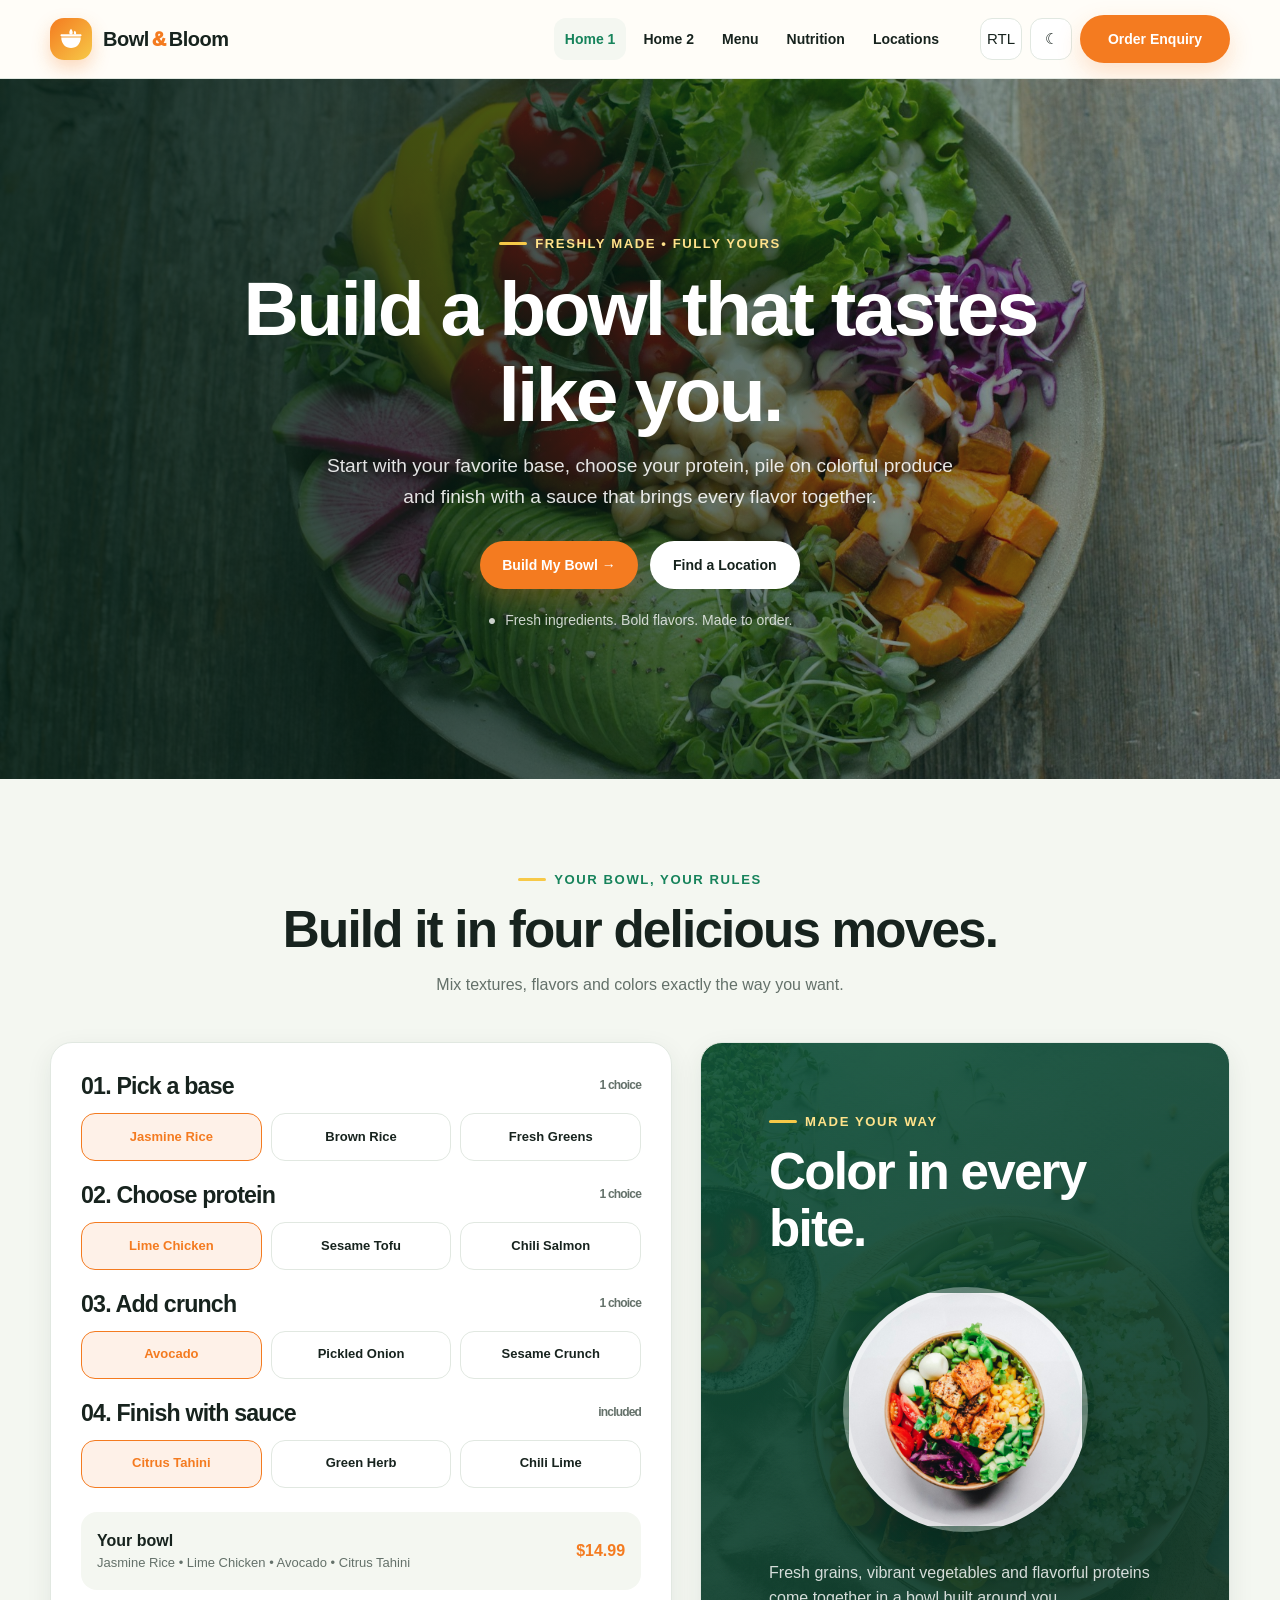
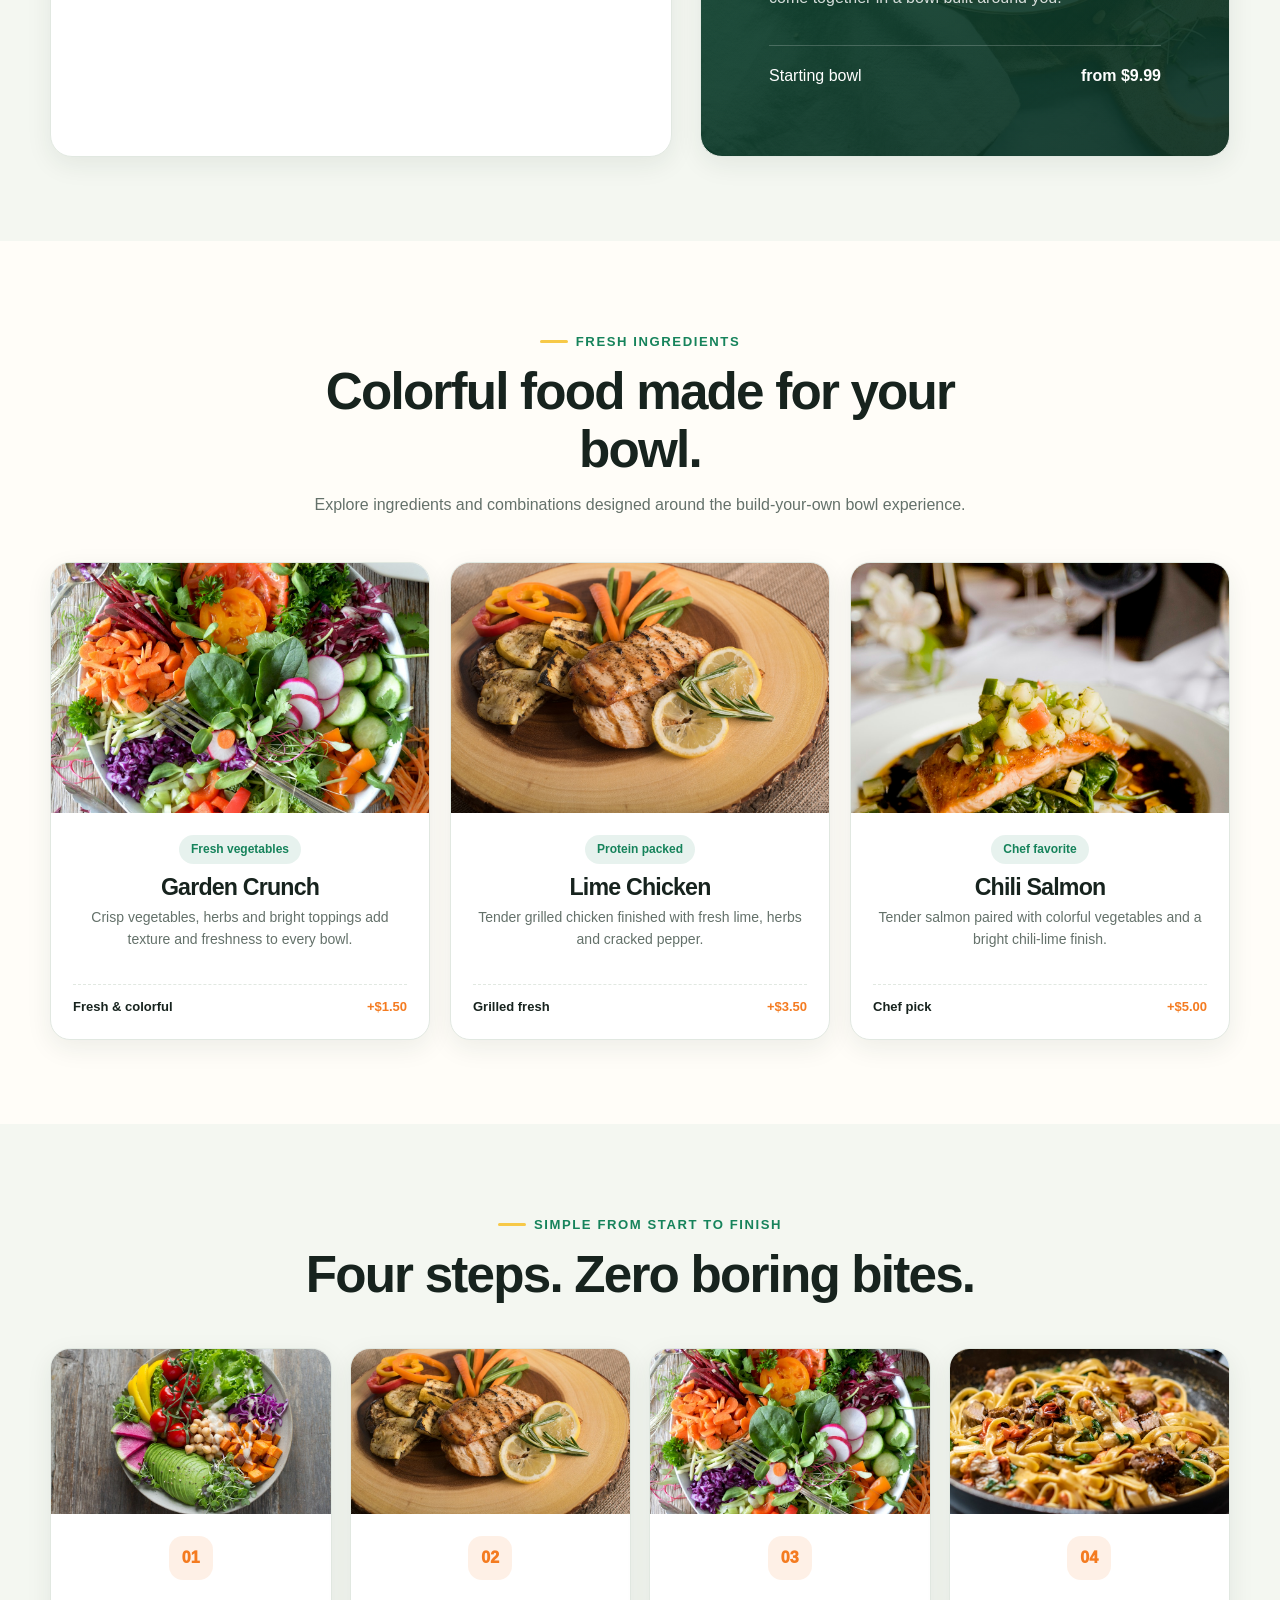
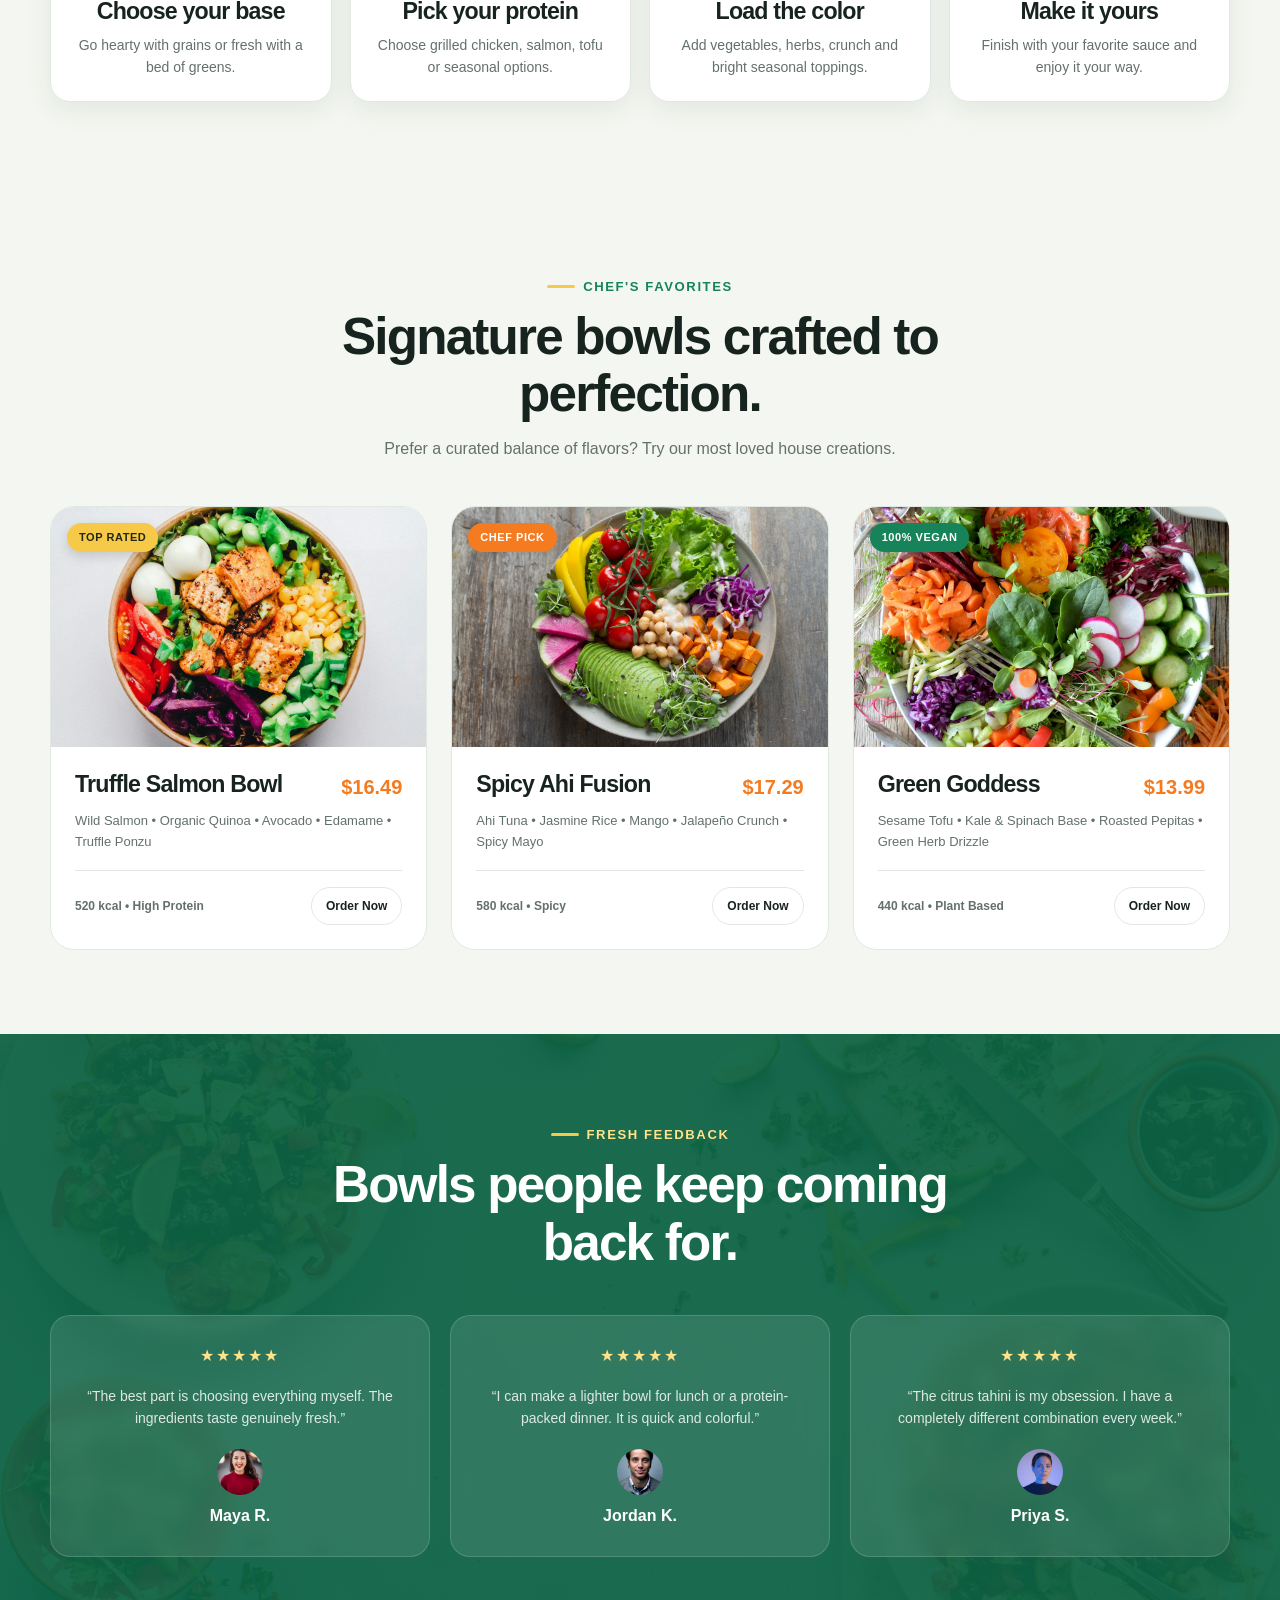
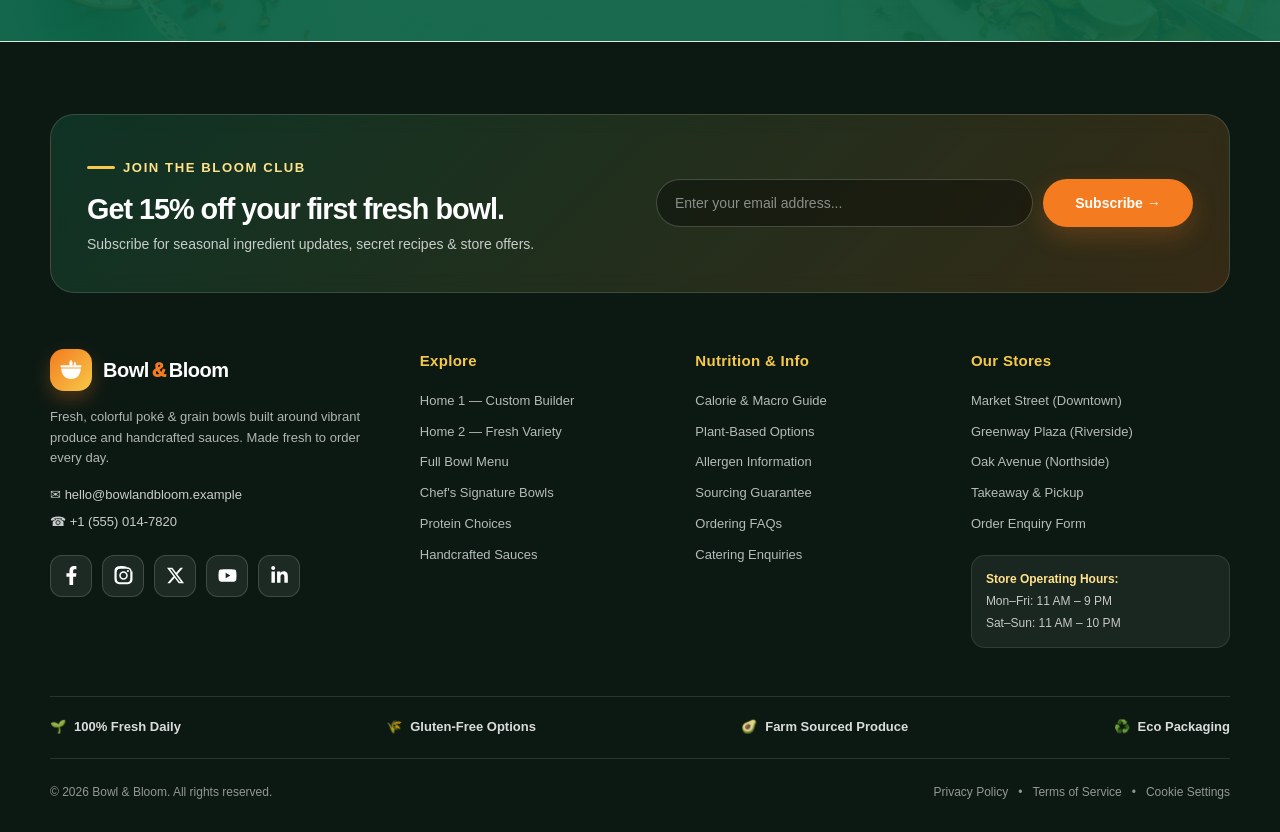
==== index.html @ 670f3f20 "1" ====
<!DOCTYPE html>
<html lang="en" dir="ltr">
<head>
  <meta charset="UTF-8">
  <meta name="viewport" content="width=device-width, initial-scale=1.0">
  <meta name="description" content="Bowl & Bloom - Fresh, colorful, customizable bowls made your way.">
  <link rel="icon" type="image/svg+xml" href="data:image/svg+xml,%3Csvg xmlns='http://www.w3.org/2000/svg' viewBox='0 0 32 32'%3E%3Cdefs%3E%3ClinearGradient id='g' x1='0' y1='0' x2='32' y2='32' gradientUnits='userSpaceOnUse'%3E%3Cstop stop-color='%23f47b20'/%3E%3Cstop offset='1' stop-color='%23f7c948'/%3E%3C/linearGradient%3E%3C/defs%3E%3Crect width='32' height='32' rx='9' fill='url(%23g)'/%3E%3Cpath d='M4 14C4 21.732 9.373 27 16 27C22.627 27 28 21.732 28 14H4Z' fill='%23FFFFFF'/%3E%3Cpath d='M3 11.5C3 10.672 3.672 10 4.5 10H27.5C28.328 10 29 10.672 29 11.5C29 12.328 28.328 13 27.5 13H4.5C3.672 13 3 12.328 3 11.5Z' fill='%23FFFFFF'/%3E%3Cpath d='M16 3.5C13.2 7 13.2 10 16 10.8C18.8 10 18.8 7 16 3.5Z' fill='%23FFFFFF'/%3E%3Cpath d='M20.5 5.8C18.5 8.2 19.5 10.5 22 10.5C23 8.2 21.5 6.3 20.5 5.8Z' fill='%23FFFFFF'/%3E%3C/svg%3E">
  <title>Bowl & Bloom | Build Your Bowl</title>
  <link rel="stylesheet" href="css/style.css">
</head>
<body>
  <!-- =========================================================
  HEADER
  ========================================================= -->
  <header class="site-header">
    <div class="container navbar">
      <a class="logo" href="index.html" aria-label="Bowl & Bloom Home">
        <span class="logo-mark" aria-hidden="true">
          <svg viewBox="0 0 32 32" fill="none" xmlns="http://www.w3.org/2000/svg">
            <path d="M4 14C4 21.732 9.373 27 16 27C22.627 27 28 21.732 28 14H4Z" fill="#FFFFFF"/>
            <path d="M3 11.5C3 10.672 3.672 10 4.5 10H27.5C28.328 10 29 10.672 29 11.5C29 12.328 28.328 13 27.5 13H4.5C3.672 13 3 12.328 3 11.5Z" fill="#FFFFFF"/>
            <path d="M16 3.5C13.2 7 13.2 10 16 10.8C18.8 10 18.8 7 16 3.5Z" fill="#FFFFFF"/>
            <path d="M20.5 5.8C18.5 8.2 19.5 10.5 22 10.5C23 8.2 21.5 6.3 20.5 5.8Z" fill="#FFFFFF"/>
          </svg>
        </span>
        <span>Bowl<span class="logo-text-accent">&amp;</span>Bloom</span>
      </a>
      <nav class="nav-menu" id="navMenu" aria-label="Main navigation">
        <a class="nav-link active" href="index.html">Home 1</a>
        <a class="nav-link" href="home2.html">Home 2</a>
        <a class="nav-link" href="menu.html">Menu</a>
        <a class="nav-link" href="nutrition.html">Nutrition</a>
        <a class="nav-link" href="locations.html">Locations</a>
        <div class="nav-controls">
          <button class="rtl-toggle" id="rtlToggle" type="button">RTL</button>
          <button class="theme-toggle" id="themeToggle" type="button">
            <span id="themeIcon">☾</span>
          </button>
          <a class="btn btn-primary" href="contact.html">Order Enquiry</a>
        </div>
      </nav>
      <button class="menu-toggle" id="menuToggle" type="button" aria-expanded="false" aria-label="Toggle Navigation">
        ☰
      </button>
    </div>
  </header>

  <!-- =========================================================
  MAIN CONTENT: HOME 1
  ========================================================= -->
  <main class="page fade-page" id="home1">
    <!-- HERO -->
    <section class="hero">
      <div class="container">
        <div class="hero-content reveal">
          <div class="eyebrow">
            Freshly made • Fully yours
          </div>
          <h1>
            Build a bowl that tastes like you.
          </h1>
          <p>
            Start with your favorite base, choose your protein,
            pile on colorful produce and finish with a sauce
            that brings every flavor together.
          </p>
          <div class="hero-actions">
            <a href="menu.html" class="btn btn-primary">
              Build My Bowl →
            </a>
            <a href="locations.html" class="btn btn-light">
              Find a Location
            </a>
          </div>
          <div class="hero-note">
            <span>●</span>
            Fresh ingredients. Bold flavors. Made to order.
          </div>
        </div>
      </div>
    </section>

    <!-- BOWL BUILDER -->
    <section class="section bowl-builder">
      <div class="container">
        <div class="section-head reveal">
          <div class="eyebrow">
            Your bowl, your rules
          </div>
          <h2>
            Build it in four delicious moves.
          </h2>
          <p class="muted">
            Mix textures, flavors and colors exactly the way you want.
          </p>
        </div>
        <div class="builder-grid">
          <div class="builder-card reveal">
            <div class="builder-options">
              <div class="option-group">
                <h3>
                  01. Pick a base
                  <small>1 choice</small>
                </h3>
                <div class="option-grid" data-group="base">
                  <button class="option selected" type="button" data-name="Jasmine Rice" data-price="0">
                    Jasmine Rice
                  </button>
                  <button class="option" type="button" data-name="Brown Rice" data-price="0">
                    Brown Rice
                  </button>
                  <button class="option" type="button" data-name="Fresh Greens" data-price="0">
                    Fresh Greens
                  </button>
                </div>
              </div>
              <div class="option-group">
                <h3>
                  02. Choose protein
                  <small>1 choice</small>
                </h3>
                <div class="option-grid" data-group="protein">
                  <button class="option selected" type="button" data-name="Lime Chicken" data-price="3.5">
                    Lime Chicken
                  </button>
                  <button class="option" type="button" data-name="Sesame Tofu" data-price="2.5">
                    Sesame Tofu
                  </button>
                  <button class="option" type="button" data-name="Chili Salmon" data-price="5">
                    Chili Salmon
                  </button>
                </div>
              </div>
              <div class="option-group">
                <h3>
                  03. Add crunch
                  <small>1 choice</small>
                </h3>
                <div class="option-grid" data-group="topping">
                  <button class="option selected" type="button" data-name="Avocado" data-price="1.5">
                    Avocado
                  </button>
                  <button class="option" type="button" data-name="Pickled Onion" data-price=".75">
                    Pickled Onion
                  </button>
                  <button class="option" type="button" data-name="Sesame Crunch" data-price=".75">
                    Sesame Crunch
                  </button>
                </div>
              </div>
              <div class="option-group">
                <h3>
                  04. Finish with sauce
                  <small>included</small>
                </h3>
                <div class="option-grid" data-group="sauce">
                  <button class="option selected" type="button" data-name="Citrus Tahini" data-price="0">
                    Citrus Tahini
                  </button>
                  <button class="option" type="button" data-name="Green Herb" data-price="0">
                    Green Herb
                  </button>
                  <button class="option" type="button" data-name="Chili Lime" data-price="0">
                    Chili Lime
                  </button>
                </div>
              </div>
            </div>
            <div class="builder-result">
              <div>
                <strong>Your bowl</strong>
                <div class="muted" id="bowlSummary">
                  Jasmine Rice • Lime Chicken • Avocado • Citrus Tahini
                </div>
              </div>
              <strong class="price" id="bowlPrice">
                $14.99
              </strong>
            </div>
          </div>
          <div class="builder-card bowl-preview reveal">
            <div class="bowl-preview-content">
              <div class="eyebrow">
                Made your way
              </div>
              <h2>
                Color in every bite.
              </h2>
              <div class="bowl-visual float-animation"></div>
              <p>
                Fresh grains, vibrant vegetables and flavorful proteins
                come together in a bowl built around you.
              </p>
              <div class="preview-total">
                <span>Starting bowl</span>
                <strong>from $9.99</strong>
              </div>
            </div>
          </div>
        </div>
      </div>
    </section>

    <!-- FOOD CARDS -->
    <section class="section color-section">
      <div class="container">
        <div class="section-head reveal">
          <div class="eyebrow">
            Fresh ingredients
          </div>
          <h2>
            Colorful food made for your bowl.
          </h2>
          <p class="muted">
            Explore ingredients and combinations designed around
            the build-your-own bowl experience.
          </p>
        </div>
        <div class="color-grid">
          <article class="food-card reveal image-hover">
            <img class="food-image" src="assets/images/food-garden-crunch.jpg" alt="Fresh colorful vegetables" loading="lazy">
            <div class="food-body">
              <span class="tag">Fresh vegetables</span>
              <h3>Garden Crunch</h3>
              <p class="muted">
                Crisp vegetables, herbs and bright toppings add
                texture and freshness to every bowl.
              </p>
              <div class="food-meta">
                <span>Fresh & colorful</span>
                <span class="price">+$1.50</span>
              </div>
            </div>
          </article>
          <article class="food-card reveal image-hover">
            <img class="food-image" src="assets/images/food-lime-chicken.jpg" alt="Grilled chicken with vegetables" loading="lazy">
            <div class="food-body">
              <span class="tag">Protein packed</span>
              <h3>Lime Chicken</h3>
              <p class="muted">
                Tender grilled chicken finished with fresh lime,
                herbs and cracked pepper.
              </p>
              <div class="food-meta">
                <span>Grilled fresh</span>
                <span class="price">+$3.50</span>
              </div>
            </div>
          </article>
          <article class="food-card reveal image-hover">
            <img class="food-image" src="assets/images/food-chili-salmon.jpg" alt="Fresh salmon bowl" loading="lazy">
            <div class="food-body">
              <span class="tag">Chef favorite</span>
              <h3>Chili Salmon</h3>
              <p class="muted">
                Tender salmon paired with colorful vegetables
                and a bright chili-lime finish.
              </p>
              <div class="food-meta">
                <span>Chef pick</span>
                <span class="price">+$5.00</span>
              </div>
            </div>
          </article>
        </div>
      </div>
    </section>

    <!-- FOUR STEPS -->
    <section class="section steps-section">
      <div class="container">
        <div class="section-head reveal">
          <div class="eyebrow">
            Simple from start to finish
          </div>
          <h2>
            Four steps. Zero boring bites.
          </h2>
        </div>
        <div class="steps-grid">
          <!-- STEP 1 -->
          <article class="step card-hover reveal">
            <img class="step-image" src="assets/images/step-1-base.jpg" alt="Fresh leafy greens and vegetables" loading="lazy">
            <div class="step-body">
              <div class="step-num">01</div>
              <h3>Choose your base</h3>
              <p>Go hearty with grains or fresh with a bed of greens.</p>
            </div>
          </article>
          <!-- STEP 2 -->
          <article class="step card-hover reveal">
            <img class="step-image" src="assets/images/step-2-protein.jpg" alt="Fresh grilled chicken protein" loading="lazy">
            <div class="step-body">
              <div class="step-num">02</div>
              <h3>Pick your protein</h3>
              <p>Choose grilled chicken, salmon, tofu or seasonal options.</p>
            </div>
          </article>
          <!-- STEP 3 -->
          <article class="step card-hover reveal">
            <img class="step-image" src="assets/images/step-3-toppings.jpg" alt="Colorful fresh vegetables and toppings" loading="lazy">
            <div class="step-body">
              <div class="step-num">03</div>
              <h3>Load the color</h3>
              <p>Add vegetables, herbs, crunch and bright seasonal toppings.</p>
            </div>
          </article>
          <!-- STEP 4 -->
          <article class="step card-hover reveal">
            <img class="step-image" src="assets/images/step-4-sauce.jpg" alt="Fresh sauce and finished bowl" loading="lazy">
            <div class="step-body">
              <div class="step-num">04</div>
              <h3>Make it yours</h3>
              <p>Finish with your favorite sauce and enjoy it your way.</p>
            </div>
          </article>
        </div>
      </div>
    </section>

    <!-- SIGNATURE CREATIONS -->
    <section class="section signature-section">
      <div class="container">
        <div class="section-head reveal">
          <div class="eyebrow">
            Chef's Favorites
          </div>
          <h2>
            Signature bowls crafted to perfection.
          </h2>
          <p class="muted">
            Prefer a curated balance of flavors? Try our most loved house creations.
          </p>
        </div>
        <div class="signature-grid">
          <!-- BOWL 1 -->
          <article class="signature-card card-hover reveal">
            <div class="signature-img-wrap">
              <span class="badge-tag badge-gold">Top Rated</span>
              <img src="assets/images/signature-salmon.jpg" alt="Truffle Ponzu Salmon Bowl" loading="lazy">
            </div>
            <div class="signature-body">
              <div class="signature-title-wrap">
                <h3>Truffle Salmon Bowl</h3>
                <span class="signature-price">$16.49</span>
              </div>
              <p class="signature-ingredients">
                Wild Salmon • Organic Quinoa • Avocado • Edamame • Truffle Ponzu
              </p>
              <div class="signature-footer">
                <span class="signature-cal">520 kcal • High Protein</span>
                <a href="menu.html" class="btn btn-outline" style="min-width:auto; height:38px; padding:0 14px; font-size:12px;">Order Now</a>
              </div>
            </div>
          </article>
          <!-- BOWL 2 -->
          <article class="signature-card card-hover reveal">
            <div class="signature-img-wrap">
              <span class="badge-tag badge-orange">Chef Pick</span>
              <img src="assets/images/signature-tuna.jpg" alt="Spicy Ahi Fusion Bowl" loading="lazy">
            </div>
            <div class="signature-body">
              <div class="signature-title-wrap">
                <h3>Spicy Ahi Fusion</h3>
                <span class="signature-price">$17.29</span>
              </div>
              <p class="signature-ingredients">
                Ahi Tuna • Jasmine Rice • Mango • Jalapeño Crunch • Spicy Mayo
              </p>
              <div class="signature-footer">
                <span class="signature-cal">580 kcal • Spicy</span>
                <a href="menu.html" class="btn btn-outline" style="min-width:auto; height:38px; padding:0 14px; font-size:12px;">Order Now</a>
              </div>
            </div>
          </article>
          <!-- BOWL 3 -->
          <article class="signature-card card-hover reveal">
            <div class="signature-img-wrap">
              <span class="badge-tag badge-green">100% Vegan</span>
              <img src="assets/images/signature-goddess.jpg" alt="Zen Green Goddess Bowl" loading="lazy">
            </div>
            <div class="signature-body">
              <div class="signature-title-wrap">
                <h3>Green Goddess</h3>
                <span class="signature-price">$13.99</span>
              </div>
              <p class="signature-ingredients">
                Sesame Tofu • Kale & Spinach Base • Roasted Pepitas • Green Herb Drizzle
              </p>
              <div class="signature-footer">
                <span class="signature-cal">440 kcal • Plant Based</span>
                <a href="menu.html" class="btn btn-outline" style="min-width:auto; height:38px; padding:0 14px; font-size:12px;">Order Now</a>
              </div>
            </div>
          </article>
        </div>
      </div>
    </section>

    <!-- TESTIMONIALS -->
    <section class="section testimonial-section">
      <div class="container">
        <div class="section-head reveal">
          <div class="eyebrow">
            Fresh feedback
          </div>
          <h2>
            Bowls people keep coming back for.
          </h2>
        </div>
        <div class="testimonial-grid">
          <article class="quote-card reveal">
            <div class="stars">★★★★★</div>
            <p>
              “The best part is choosing everything myself.
              The ingredients taste genuinely fresh.”
            </p>
            <div class="person">
              <img class="avatar" src="assets/images/avatar-maya.jpg" alt="Customer Maya" loading="lazy">
              <strong>Maya R.</strong>
            </div>
          </article>
          <article class="quote-card reveal">
            <div class="stars">★★★★★</div>
            <p>
              “I can make a lighter bowl for lunch or a protein-packed
              dinner. It is quick and colorful.”
            </p>
            <div class="person">
              <img class="avatar" src="assets/images/avatar-jordan.jpg" alt="Customer Jordan" loading="lazy">
              <strong>Jordan K.</strong>
            </div>
          </article>
          <article class="quote-card reveal">
            <div class="stars">★★★★★</div>
            <p>
              “The citrus tahini is my obsession. I have a completely
              different combination every week.”
            </p>
            <div class="person">
              <img class="avatar" src="assets/images/avatar-priya.jpg" alt="Customer Priya" loading="lazy">
              <strong>Priya S.</strong>
            </div>
          </article>
        </div>
      </div>
    </section>
  </main>

    <!-- =========================================================
  FOOTER
  ========================================================= -->
  <footer class="site-footer">
    <div class="container">
      <!-- FOOTER NEWSLETTER BANNER -->
      <div class="footer-newsletter reveal">
        <div class="footer-news-copy">
          <span class="eyebrow" style="color:#ffe28a;">Join the Bloom Club</span>
          <h3>Get 15% off your first fresh bowl.</h3>
          <p>Subscribe for seasonal ingredient updates, secret recipes & store offers.</p>
        </div>
        <form class="footer-news-form" id="newsletterForm" onsubmit="event.preventDefault(); this.querySelector('.news-thanks').style.display='block'; this.reset();">
          <div class="news-input-wrap">
            <input type="email" placeholder="Enter your email address..." required aria-label="Email address">
            <button type="submit" class="btn btn-primary">Subscribe →</button>
          </div>
          <div class="news-thanks" style="display:none; margin-top:8px; font-size:12px; color:#f7c948; font-weight:800;">
            ✨ Welcome to the Bloom Club! Check your inbox for your 15% off code.
          </div>
        </form>
      </div>

      <!-- MAIN FOOTER GRID -->
      <div class="footer-grid">
        <!-- BRAND COLUMN -->
        <div class="footer-brand">
          <a class="logo footer-logo" href="index.html">
            <span class="logo-mark" aria-hidden="true">
              <svg viewBox="0 0 32 32" fill="none" xmlns="http://www.w3.org/2000/svg">
                <path d="M4 14C4 21.732 9.373 27 16 27C22.627 27 28 21.732 28 14H4Z" fill="#FFFFFF"/>
                <path d="M3 11.5C3 10.672 3.672 10 4.5 10H27.5C28.328 10 29 10.672 29 11.5C29 12.328 28.328 13 27.5 13H4.5C3.672 13 3 12.328 3 11.5Z" fill="#FFFFFF"/>
                <path d="M16 3.5C13.2 7 13.2 10 16 10.8C18.8 10 18.8 7 16 3.5Z" fill="#FFFFFF"/>
                <path d="M20.5 5.8C18.5 8.2 19.5 10.5 22 10.5C23 8.2 21.5 6.3 20.5 5.8Z" fill="#FFFFFF"/>
              </svg>
            </span>
            <span>Bowl<span class="logo-text-accent">&amp;</span>Bloom</span>
          </a>
          <p class="footer-bio">
            Fresh, colorful poké &amp; grain bowls built around vibrant produce and handcrafted sauces. Made fresh to order every day.
          </p>
          <div class="footer-contact-mini">
            <div><span>✉</span> <a href="mailto:hello@bowlandbloom.example">hello@bowlandbloom.example</a></div>
            <div><span>☎</span> <span>+1 (555) 014-7820</span></div>
          </div>
          <div class="footer-social" aria-label="Social media links">
            <a class="social-link" href="#" aria-label="Facebook" title="Facebook">
              <svg viewBox="0 0 320 512" aria-hidden="true"><path d="M279.14 288l14.22-92.66h-88.91V127.2c0-25.35 12.42-42.48 48.24-42.48H293V6.26S259.43 0 225.36 0c-73.22 0-121.08 44.38-121.08 124.72v70.62H22.89V288h81.39v224h100.17V288z"/></svg>
            </a>
            <a class="social-link" href="#" aria-label="Instagram" title="Instagram">
              <svg viewBox="0 0 448 512" aria-hidden="true"><path d="M224.1 141c-63.6 0-114.9 51.3-114.9 114.9s51.3 114.9 114.9 114.9S339 319.5 339 255.9 287.7 141 224.1 141zm0 189.6c-41.1 0-74.7-33.5-74.7-74.7s33.5-74.7 74.7-74.7 74.7 33.5 74.7 74.7-33.6 74.7-74.7 74.7zm146.4-194.3c0 14.9-12 26.8-26.8 26.8-14.9 0-26.8-12-26.8-26.8s12-26.8 26.8-26.8 26.8 12 26.8 26.8zm76.1 27.2c-1.7-35.9-9.9-67.7-36.2-93.9-26.2-26.2-58-34.4-93.9-36.2C293.7 1.7 154.3 1.7 111.5 3.4 75.6 5.1 43.8 13.3 17.6 39.6-8.7 65.8-16.9 97.6-18.6 133.5c-1.7 42.8-1.7 182.2 0 225 1.7 35.9 9.9 67.7 36.2 93.9 26.2 26.2 58 34.4 93.9 36.2 42.8 1.7 182.2 1.7 225 0 35.9-1.7 67.7-9.9 93.9-36.2 26.2-26.2 34.4-58 36.2-93.9 1.7-42.8 1.7-182.1 0-224.9zM398.8 388c-7.8 19.6-22.9 34.7-42.6 42.6-29.5 11.7-99.5 9-132.1 9s-102.7 2.6-132.1-9c-19.6-7.8-34.7-22.9-42.6-42.6-11.7-29.5-9-99.5-9-132.1s-2.6-102.7 9-132.1c7.8-19.6 22.9-34.7 42.6-42.6 29.5-11.7 99.5-9 132.1-9s102.7-2.6 132.1 9c19.6 7.8 34.7 22.9 42.6 42.6 11.7 29.5 9 99.5 9 132.1s2.7 102.7-9 132.1z"/></svg>
            </a>
            <a class="social-link" href="#" aria-label="X" title="X">
              <svg viewBox="0 0 512 512" aria-hidden="true"><path d="M389.2 48h70.6L305.6 224.2 486.8 464H345L233.7 318.6 106.5 464H35.8l164.7-188.3L26.4 48H172l100.6 132.9L389.2 48zM364.4 421.8h39.1L151.1 88h-42z"/></svg>
            </a>
            <a class="social-link" href="#" aria-label="YouTube" title="YouTube">
              <svg viewBox="0 0 576 512" aria-hidden="true"><path d="M549.655 124.083c-6.281-23.65-24.787-42.276-48.284-48.597C458.781 64 288 64 288 64S117.22 64 74.629 75.486c-23.497 6.321-42.003 24.947-48.284 48.597-11.412 42.867-11.412 132.305-11.412 132.305s0 89.438 11.412 132.305c6.281 23.65 24.787 41.5 48.284 47.821C117.22 448 288 448 288 448s170.78 0 213.371-11.486c23.497-6.321 42.003-24.171 48.284-47.821 11.412-42.867 11.412-132.305 11.412-132.305s0-89.438-11.412-132.305zm-317.51 213.508V175.185l142.739 81.205-142.739 81.201z"/></svg>
            </a>
            <a class="social-link" href="#" aria-label="LinkedIn" title="LinkedIn">
              <svg viewBox="0 0 448 512" aria-hidden="true"><path d="M100.28 448H7.4V148.9h92.88zm-46.44-340.7C24.09 107.3 0 83.2 0 53.6A53.6 53.6 0 0153.84 0c29.7 0 53.8 24.1 53.8 53.6 0 29.6-24.1 53.7-53.8 53.7zM447.9 448h-92.68V302.4c0-34.7-.7-79.2-48.29-79.2-48.29 0-55.69 37.7-55.69 76.7V448h-92.78V148.9h89.08v40.8h1.3c12.4-23.5 42.69-48.3 87.88-48.3 94 0 111.28 61.9 111.28 142.3V448z"/></svg>
            </a>
          </div>
        </div>

        <!-- EXPLORE COLUMN -->
        <div>
          <div class="footer-title">Explore</div>
          <div class="footer-links">
            <a href="index.html">Home 1 — Custom Builder</a>
            <a href="home2.html">Home 2 — Fresh Variety</a>
            <a href="menu.html">Full Bowl Menu</a>
            <a href="index.html#signature">Chef's Signature Bowls</a>
            <a href="menu.html?filter=protein">Protein Choices</a>
            <a href="menu.html?filter=sauce">Handcrafted Sauces</a>
          </div>
        </div>

        <!-- NUTRITION & INFO COLUMN -->
        <div>
          <div class="footer-title">Nutrition &amp; Info</div>
          <div class="footer-links">
            <a href="nutrition.html">Calorie &amp; Macro Guide</a>
            <a href="nutrition.html">Plant-Based Options</a>
            <a href="nutrition.html">Allergen Information</a>
            <a href="contact.html">Sourcing Guarantee</a>
            <a href="contact.html">Ordering FAQs</a>
            <a href="contact.html">Catering Enquiries</a>
          </div>
        </div>

        <!-- LOCATIONS & HOURS COLUMN -->
        <div>
          <div class="footer-title">Our Stores</div>
          <div class="footer-links">
            <a href="locations.html">Market Street (Downtown)</a>
            <a href="locations.html">Greenway Plaza (Riverside)</a>
            <a href="locations.html">Oak Avenue (Northside)</a>
            <a href="locations.html">Takeaway &amp; Pickup</a>
            <a href="contact.html">Order Enquiry Form</a>
          </div>
          <div class="footer-hours-badge">
            <strong>Store Operating Hours:</strong>
            <span>Mon–Fri: 11 AM – 9 PM</span>
            <span>Sat–Sun: 11 AM – 10 PM</span>
          </div>
        </div>
      </div>

      <!-- QUALITY BADGES ROW -->
      <div class="footer-badges">
        <div class="footer-badge-item"><span>🌱</span> 100% Fresh Daily</div>
        <div class="footer-badge-item"><span>🌾</span> Gluten-Free Options</div>
        <div class="footer-badge-item"><span>🥑</span> Farm Sourced Produce</div>
        <div class="footer-badge-item"><span>♻️</span> Eco Packaging</div>
      </div>

      <!-- FOOTER BOTTOM -->
      <div class="footer-bottom">
        <span>© 2026 Bowl &amp; Bloom. All rights reserved.</span>
        <div class="footer-bottom-links">
          <a href="#">Privacy Policy</a>
          <span>•</span>
          <a href="#">Terms of Service</a>
          <span>•</span>
          <a href="#">Cookie Settings</a>
        </div>
      </div>
    </div>
  </footer>

  <script src="js/main.js"></script>
</body>
</html>
---- css/style.css ----
:root{
  color-scheme:light;
  --primary:#f47b20;
  --primary-dark:#d95f0d;
  --green:#16835b;
  --green-dark:#0d6244;
  --yellow:#f7c948;
  --bg:#fffdf8;
  --surface:#ffffff;
  --surface-2:#f4f7f1;
  --text:#17231e;
  --muted:#64716a;
  --border:#e1e8e1;
  --white:#ffffff;
  --dark:#102119;
  --radius:22px;
  --container:1180px;
  --shadow:0 18px 50px rgba(24,50,38,.10);
  --shadow-sm:0 8px 26px rgba(24,50,38,.08);
}

html[data-theme="dark"]{
  color-scheme:dark;
  --bg:#0e1511;
  --surface:#18201b;
  --surface-2:#202a24;
  --text:#f3f7f3;
  --muted:#b3c0b7;
  --border:#344138;
  --shadow:0 18px 50px rgba(0,0,0,.35);
  --shadow-sm:0 8px 26px rgba(0,0,0,.25);
}

*{
  box-sizing:border-box;
}

html{
  scroll-behavior:smooth;
}

body{
  margin:0;
  background:var(--bg);
  color:var(--text);
  font-family:Inter,Arial,Helvetica,sans-serif;
  line-height:1.6;
  overflow-x:hidden;
}

body.menu-open{
  overflow:hidden;
}

img{
  width:100%;
  height:auto;
  display:block;
}

a{
  color:inherit;
}

button,
input,
select,
textarea{
  font:inherit;
}

button{
  cursor:pointer;
}

h1,
h2,
h3,
h4{
  margin:0 0 14px;
  line-height:1.12;
  letter-spacing:-.035em;
}

h1{
  font-size:clamp(2.6rem,6vw,5.8rem);
}

h2{
  font-size:clamp(2rem,4vw,3.35rem);
}

h3{
  font-size:clamp(1.15rem,2vw,1.45rem);
}

p{
  margin:0 0 16px;
}

.container{
  width:min(var(--container),calc(100% - 40px));
  margin:auto;
}

.section{
  padding:84px 0;
}

.section-head{
  max-width:720px;
  margin:0 auto 44px;
  text-align:center;
}

.eyebrow{
  display:inline-flex;
  align-items:center;
  gap:8px;
  margin-bottom:11px;
  color:var(--green);
  font-size:.82rem;
  font-weight:900;
  letter-spacing:.12em;
  text-transform:uppercase;
}

.eyebrow::before{
  content:"";
  width:28px;
  height:3px;
  border-radius:50px;
  background:var(--yellow);
}

.muted{
  color:var(--muted);
}

/* =========================================================
BUTTONS
========================================================= */
.btn{
  height:48px;
  min-width:150px;
  padding:0 21px;
  display:inline-flex;
  align-items:center;
  justify-content:center;
  gap:8px;
  border:1px solid transparent;
  border-radius:999px;
  text-decoration:none;
  font-size:14px;
  font-weight:850;
  line-height:1;
  white-space:nowrap;
  transition:
    transform .22s ease,
    box-shadow .22s ease,
    background .22s ease,
    border-color .22s ease,
    color .22s ease;
}

.btn:hover{
  transform:translateY(-3px);
}

.btn-primary{
  background:var(--primary);
  color:#fff;
  box-shadow:0 10px 24px rgba(244,123,32,.22);
}

.btn-primary:hover{
  background:var(--primary-dark);
}

.btn-green{
  background:var(--green);
  color:#fff;
}

.btn-outline{
  background:transparent;
  color:var(--text);
  border-color:var(--border);
}

.btn-light{
  background:#fff;
  color:#15221c;
}

.btn-dark{
  background:#17231e;
  color:#fff;
}

.btn-full{
  width:100%;
}

/* =========================================================
HEADER
========================================================= */
.site-header{
  position:sticky;
  top:0;
  z-index:1000;
  background:color-mix(in srgb,var(--bg) 92%,transparent);
  backdrop-filter:blur(18px);
  border-bottom:1px solid var(--border);
}

.navbar{
  min-height:78px;
  display:flex;
  justify-content:space-between;
  align-items:center;
  gap:18px;
}

.logo{
  display:inline-flex;
  align-items:center;
  gap:11px;
  text-decoration:none;
  font-size:1.25rem;
  font-weight:900;
  letter-spacing:-0.025em;
  white-space:nowrap;
  transition:transform .2s ease;
}

.logo:hover{
  transform:scale(1.02);
}

.logo-mark{
  width:42px;
  height:42px;
  display:grid;
  place-items:center;
  border-radius:14px;
  background:linear-gradient(135deg,var(--primary),var(--yellow));
  box-shadow:0 8px 18px rgba(244,123,32,.28);
  flex-shrink:0;
}

.logo-mark svg{
  width:26px;
  height:26px;
  display:block;
}

.logo-text-accent{
  color:var(--primary);
  font-weight:950;
  display:inline-block;
  padding:0 3px;
}

.nav-menu{
  display:flex;
  align-items:center;
  gap:6px;
  margin:0;
}

.nav-link{
  padding:10px 11px;
  border:0;
  border-radius:12px;
  background:transparent;
  color:var(--text);
  text-decoration:none;
  font-size:14px;
  font-weight:750;
  transition:.2s;
}

.nav-link:hover,
.nav-link.active{
  background:var(--surface-2);
  color:var(--green);
}

.nav-controls{
  display:flex;
  align-items:center;
  gap:8px;
  margin:0 0 0 24px;
  flex-shrink:0;
}

html[dir="rtl"] .nav-controls{
  margin:0 24px 0 0;
}

.nav-controls .btn{
  order:3;
}

.rtl-toggle{
  order:1;
}

.theme-toggle{
  order:2;
}

.rtl-toggle,
.theme-toggle{
  width:42px;
  height:42px;
  flex:0 0 42px;
  display:grid;
  place-items:center;
  border:1px solid var(--border);
  border-radius:12px;
  background:var(--surface);
  color:var(--text);
  font-size:15px;
  transition:.2s;
}

.rtl-toggle:hover,
.theme-toggle:hover{
  border-color:var(--primary);
  transform:translateY(-2px);
}

.menu-toggle{
  display:none;
  width:44px;
  height:44px;
  border:1px solid var(--border);
  border-radius:12px;
  background:var(--surface);
  color:var(--text);
  font-size:22px;
}

html[dir="rtl"] .logo{
  justify-self:start;
  direction:ltr;
}

html[dir="rtl"] .nav-menu{
  justify-self:center;
}

html[dir="rtl"] .nav-controls{
  justify-self:end;
}

/* =========================================================
PAGE WRAPPER & ANIMATIONS
========================================================= */
.page{
  display:block;
}

.fade-page{
  animation:pageEnter .55s ease both;
}

@keyframes pageEnter{
  from{
    opacity:0;
    transform:translateY(14px);
  }
  to{
    opacity:1;
    transform:translateY(0);
  }
}

.reveal{
  animation:revealUp .75s cubic-bezier(.2,.7,.2,1) both;
}

@keyframes revealUp{
  from{
    opacity:0;
    transform:translateY(30px);
  }
  to{
    opacity:1;
    transform:translateY(0);
  }
}

.float-animation{
  animation:floatImage 5s ease-in-out infinite;
}

@keyframes floatImage{
  0%,100%{transform:translateY(0)}
  50%{transform:translateY(-10px)}
}

.image-hover{
  overflow:hidden;
}

.image-hover img{
  transition:transform .65s ease;
}

.image-hover:hover img{
  transform:scale(1.06);
}

.card-hover{
  transition:transform .35s cubic-bezier(.16,1,.3,1), border-color .35s ease, box-shadow .35s ease;
}

.card-hover:hover{
  transform:translateY(-6px);
  border-color:var(--green);
  box-shadow:0 18px 36px rgba(0,0,0,.12);
}

html[data-theme="dark"] .card-hover:hover{
  border-color:var(--yellow);
  box-shadow:0 18px 36px rgba(0,0,0,.45);
}

.card-hover{
  transition:
    transform .3s ease,
    box-shadow .3s ease,
    border-color .3s ease;
}

.card-hover:hover{
  transform:translateY(-7px);
  box-shadow:var(--shadow);
}

/* =========================================================
HOME 1 HERO
========================================================= */
.hero{
  min-height:700px;
  position:relative;
  display:flex;
  align-items:center;
  isolation:isolate;
  background:
    linear-gradient(
      90deg,
      rgba(4,31,22,.88),
      rgba(4,31,22,.70) 45%,
      rgba(4,31,22,.25)
    ),
    url("../assets/images/hero-bg.jpg")
    center/cover no-repeat;
}

html[dir="rtl"] .hero{
  background:
    linear-gradient(
      270deg,
      rgba(4,31,22,.88),
      rgba(4,31,22,.70) 45%,
      rgba(4,31,22,.25)
    ),
    url("../assets/images/hero-bg.jpg")
    center/cover no-repeat;
}

.hero-content{
  max-width:800px;
  padding:90px 0;
  color:#fff;
  margin:0 auto;
  text-align:center;
}

.hero .eyebrow{
  color:#ffe28a;
}

.hero p{
  max-width:660px;
  margin-left:auto;
  margin-right:auto;
  color:rgba(255,255,255,.88);
  font-size:clamp(1rem,1.7vw,1.2rem);
}

.hero-actions{
  margin-top:28px;
  display:flex;
  align-items:center;
  justify-content:center;
  flex-wrap:wrap;
  gap:12px;
}

.hero-note{
  display:flex;
  align-items:center;
  justify-content:center;
  gap:9px;
  margin-top:20px;
  color:rgba(255,255,255,.78);
  font-size:14px;
}

/* =========================================================
HOME 1 BUILD
========================================================= */
.bowl-builder{
  background:var(--surface-2);
}

.builder-grid{
  display:grid;
  grid-template-columns:1.08fr .92fr;
  gap:28px;
  align-items:stretch;
}

.builder-card{
  min-width:0;
  padding:30px;
  background:var(--surface);
  border:1px solid var(--border);
  border-radius:var(--radius);
  box-shadow:var(--shadow-sm);
}

.builder-options{
  display:grid;
  gap:21px;
}

.option-group h3{
  display:flex;
  align-items:center;
  justify-content:space-between;
  gap:15px;
}

.option-group small{
  color:var(--muted);
  font-size:12px;
}

.option-grid{
  display:grid;
  grid-template-columns:repeat(3,1fr);
  gap:9px;
  margin-top:11px;
}

.option{
  min-height:48px;
  padding:10px 8px;
  border:1px solid var(--border);
  border-radius:14px;
  background:var(--surface);
  color:var(--text);
  font-size:13px;
  font-weight:750;
  transition:.2s;
}

.option:hover{
  border-color:var(--primary);
}

.option.selected{
  border-color:var(--primary);
  background:rgba(244,123,32,.10);
  color:var(--primary);
}

.builder-result{
  display:flex;
  align-items:center;
  justify-content:space-between;
  gap:15px;
  margin-top:24px;
  padding:16px;
  border-radius:16px;
  background:var(--surface-2);
}

#bowlSummary{
  font-size:13px;
}

.bowl-preview{
  min-height:100%;
  overflow:hidden;
  color:#fff;
  background:
    linear-gradient(145deg,rgba(15,81,57,.91),rgba(9,47,34,.91)),
    url("../assets/images/bowl-preview-bg.jpg")
    center/cover no-repeat;
}

.bowl-preview-content{
  min-height:100%;
  display:flex;
  flex-direction:column;
  justify-content:center;
  padding:38px;
}

.bowl-preview .eyebrow{
  color:#ffe28a;
}

.bowl-preview p{
  color:rgba(255,255,255,.82);
}

.bowl-visual{
  width:min(245px,70%);
  aspect-ratio:1;
  margin:15px auto 28px;
  border-radius:50%;
  background:url("../assets/images/signature-salmon.jpg") center/cover no-repeat;
  border:6px solid rgba(255,255,255,.35);
  box-shadow:0 25px 45px rgba(0,0,0,.25);
}

.preview-total{
  display:flex;
  align-items:center;
  justify-content:space-between;
  gap:12px;
  padding-top:17px;
  margin-top:18px;
  border-top:1px solid rgba(255,255,255,.20);
}

/* =========================================================
HOME 1 FOOD
========================================================= */
.color-section{
  background:var(--bg);
}

.color-grid{
  display:grid;
  grid-template-columns:repeat(3,1fr);
  gap:20px;
}

.food-card{
  overflow:hidden;
  background:var(--surface);
  border:1px solid var(--border);
  border-radius:20px;
  box-shadow:var(--shadow-sm);
}

.food-image{
  width:100%;
  height:250px;
  object-fit:cover;
}

.food-body{
  padding:22px;
  display:flex;
  flex-direction:column;
  align-items:center;
  text-align:center;
}

.tag{
  display:inline-flex;
  align-items:center;
  justify-content:center;
  padding:5px 12px;
  border-radius:99px;
  background:rgba(22,131,91,.10);
  color:var(--green);
  font-size:12px;
  font-weight:850;
  margin-bottom:8px;
}

.food-body h3{
  margin-top:2px;
  margin-bottom:6px;
  text-align:center;
}

.food-body p{
  font-size:14px;
  text-align:center;
}

.food-meta{
  width:100%;
  display:flex;
  align-items:center;
  justify-content:space-between;
  gap:10px;
  margin-top:17px;
  padding-top:12px;
  border-top:1px dashed var(--border);
  font-size:13px;
  font-weight:800;
}

.price{
  color:var(--primary);
  font-weight:900;
}

/* =========================================================
HOME 1 — FOUR STEPS
========================================================= */
.steps-section{
  background:var(--surface-2);
}

.steps-grid{
  display:grid;
  grid-template-columns:repeat(4,minmax(0,1fr));
  gap:18px;
  align-items:stretch;
}

.step{
  min-width:0;
  height:100%;
  overflow:hidden;
  display:flex;
  flex-direction:column;
  padding:0;
  border:1px solid var(--border);
  border-radius:20px;
  background:var(--surface);
  box-shadow:var(--shadow-sm);
}

.step-image{
  width:100%;
  height:165px;
  flex:0 0 165px;
  object-fit:cover;
  display:block;
}

.step-body{
  padding:22px;
  display:flex;
  flex-direction:column;
  align-items:center;
  text-align:center;
  flex:1;
}

.step-num{
  width:44px;
  height:44px;
  display:grid;
  place-items:center;
  margin:0 auto 18px;
  border-radius:14px;
  background:rgba(244,123,32,.11);
  color:var(--primary);
  font-weight:950;
}

.step h3{
  margin-bottom:10px;
  text-align:center;
}

.step p{
  margin:0;
  font-size:14px;
  color:var(--muted);
  text-align:center;
}

/* =========================================================
TESTIMONIAL
========================================================= */
.testimonial-section{
  color:#fff;
  background:
    linear-gradient(rgba(13,98,68,.94),rgba(13,98,68,.94)),
    url("../assets/images/testimonial-bg.jpg")
    center/cover no-repeat;
}

.testimonial-section .eyebrow{
  color:#ffe28a;
}

.testimonial-grid{
  display:grid;
  grid-template-columns:repeat(3,1fr);
  gap:20px;
}

.quote-card{
  padding:27px;
  border:1px solid rgba(255,255,255,.16);
  border-radius:20px;
  background:rgba(255,255,255,.10);
  backdrop-filter:blur(9px);
  display:flex;
  flex-direction:column;
  align-items:center;
  text-align:center;
}

.quote-card p{
  color:rgba(255,255,255,.84);
  font-size:14px;
  text-align:center;
  margin-bottom:auto;
}

.stars{
  margin-bottom:16px;
  color:#ffe28a;
  letter-spacing:2px;
  text-align:center;
}

.person{
  display:flex;
  flex-direction:column;
  align-items:center;
  justify-content:center;
  gap:8px;
  margin-top:20px;
}

.avatar{
  width:46px;
  height:46px;
  object-fit:cover;
  border-radius:50%;
}

/* =========================================================
HOME 2
========================================================= */
.hero-alt{
  min-height:650px;
  background:
    linear-gradient(
      90deg,
      rgba(255,250,237,.96),
      rgba(255,250,237,.83) 42%,
      rgba(255,250,237,.20)
    ),
    url("../assets/images/hero-alt-bg.jpg")
    center/cover no-repeat;
}

html[data-theme="dark"] .hero-alt{
  background:
    linear-gradient(
      90deg,
      rgba(13,21,17,.97),
      rgba(13,21,17,.85) 42%,
      rgba(13,21,17,.24)
    ),
    url("../assets/images/hero-alt-bg.jpg")
    center/cover no-repeat;
}

html[dir="rtl"] .hero-alt{
  background:
    linear-gradient(
      270deg,
      rgba(255,250,237,.96),
      rgba(255,250,237,.83) 42%,
      rgba(255,250,237,.20)
    ),
    url("../assets/images/hero-alt-bg.jpg")
    center/cover no-repeat;
}

html[data-theme="dark"][dir="rtl"] .hero-alt{
  background:
    linear-gradient(
      270deg,
      rgba(13,21,17,.97),
      rgba(13,21,17,.85) 42%,
      rgba(13,21,17,.24)
    ),
    url("../assets/images/hero-alt-bg.jpg")
    center/cover no-repeat;
}

.hero-alt .hero-content{
  color:var(--text);
}

.hero-alt p{
  color:var(--muted);
}

/* =========================================================
MARQUEE
========================================================= */
.marquee{
  overflow:hidden;
  border-top:1px solid var(--border);
  border-bottom:1px solid var(--border);
  background:var(--surface);
  white-space:nowrap;
  user-select:none;
  position:relative;
  width:100%;
}

.marquee-track{
  display:flex;
  width:max-content;
  gap:40px;
  padding:18px 0;
  color:var(--green);
  font-weight:900;
  letter-spacing:1px;
  will-change:transform;
}

.marquee-track span{
  display:flex;
  align-items:center;
  gap:40px;
  flex-shrink:0;
}

.marquee-track span::after{
  content:"✦";
  color:var(--yellow);
}

/* =========================================================
FRESH
========================================================= */
.fresh-grid{
  display:grid;
  grid-template-columns:1.12fr .88fr;
  gap:25px;
}

.fresh-feature{
  min-height:510px;
  position:relative;
  overflow:hidden;
  border-radius:24px;
  background:
    linear-gradient(transparent,rgba(0,0,0,.78)),
    url("../assets/images/fresh-feature-bg.jpg")
    center/cover no-repeat;
  transition:transform .4s cubic-bezier(.16,1,.3,1), box-shadow .4s ease;
  cursor:pointer;
}

.fresh-feature:hover{
  transform:translateY(-6px);
  box-shadow:0 22px 45px rgba(0,0,0,.25);
}

.fresh-overlay{
  position:absolute;
  right:0;
  bottom:0;
  left:0;
  padding:34px;
  color:#fff;
  text-align:center;
  display:flex;
  flex-direction:column;
  align-items:center;
}

.fresh-overlay h2,
.fresh-overlay p{
  text-align:center;
}

.fresh-overlay .eyebrow{
  color:#ffe28a;
}

.fresh-overlay p{
  color:rgba(255,255,255,.82);
}

.fresh-list{
  display:grid;
  gap:14px;
}

.fresh-item{
  display:grid;
  grid-template-columns:100px 1fr;
  gap:17px;
  align-items:center;
  min-width:0;
  padding:13px;
  border:1px solid var(--border);
  border-radius:18px;
  background:var(--surface);
  transition:transform .35s cubic-bezier(.16,1,.3,1), border-color .35s ease, box-shadow .35s ease;
  cursor:pointer;
}

.fresh-item:hover{
  transform:translateY(-5px) scale(1.01);
  border-color:var(--green);
  box-shadow:0 14px 30px rgba(0,0,0,.10);
}

.fresh-item img{
  width:100px;
  height:100px;
  object-fit:cover;
  border-radius:13px;
  transition:transform .4s ease, filter .4s ease;
}

.fresh-item:hover img{
  transform:scale(1.08);
  filter:brightness(1.05);
}

.fresh-item h3{
  margin-bottom:5px;
  transition:color .25s ease;
}

.fresh-item:hover h3{
  color:var(--primary);
}

.fresh-item p{
  margin:0;
  color:var(--muted);
  font-size:13px;
}

/* =========================================================
HOME 2 IMAGE SECTION
========================================================= */
.image-story-section{
  background:var(--surface-2);
}

.image-story-grid{
  display:grid;
  grid-template-columns:repeat(4,1fr);
  gap:17px;
}

.story-card{
  position:relative;
  min-height:390px;
  overflow:hidden;
  border-radius:20px;
  background:var(--surface);
  box-shadow:var(--shadow-sm);
}

.story-card img{
  width:100%;
  height:100%;
  min-height:390px;
  object-fit:cover;
  transition:transform .65s ease;
}

.story-card:hover img{
  transform:scale(1.07);
}

.story-card::after{
  content:"";
  position:absolute;
  inset:30% 0 0;
  background:linear-gradient(transparent,rgba(0,0,0,.78));
}

.story-copy{
  position:absolute;
  right:20px;
  bottom:20px;
  left:20px;
  z-index:2;
  color:#fff;
  text-align:center;
  display:flex;
  flex-direction:column;
  align-items:center;
}

.story-copy h3{
  margin-bottom:5px;
  text-align:center;
}

.story-copy p{
  margin:0;
  color:rgba(255,255,255,.82);
  font-size:13px;
  text-align:center;
}

/* =========================================================
BANNER & METRICS
========================================================= */
.color-banner{
  background:var(--yellow);
  color:#26301f;
}

.color-banner-grid{
  display:grid;
  grid-template-columns:1fr auto;
  align-items:center;
  gap:25px;
}

.color-banner p{
  max-width:750px;
  color:#4b513a;
}

.metrics{
  display:grid;
  grid-template-columns:repeat(4,1fr);
  gap:16px;
}

.metric{
  padding:28px 20px;
  border:1px solid var(--border);
  border-radius:20px;
  background:var(--surface);
  text-align:center;
  transition:transform .35s ease, border-color .35s ease, box-shadow .35s ease;
}

.metric:hover{
  transform:translateY(-5px);
  border-color:var(--primary);
  box-shadow:0 14px 30px rgba(0,0,0,.08);
}

.metric strong{
  display:block;
  margin-bottom:7px;
  color:var(--primary);
  font-size:2.35rem;
  line-height:1;
}

.metric span{
  color:var(--muted);
  font-size:13px;
}

.home2-cta{
  color:#fff;
  background:
    linear-gradient(90deg,rgba(8,48,35,.96),rgba(8,48,35,.72)),
    url("../assets/images/home2-cta-bg.jpg")
    center/cover no-repeat;
}

.cta-content{
  max-width:760px;
  margin:auto;
  text-align:center;
}

.cta-content .eyebrow{
  color:#ffe28a;
}

.cta-content p{
  color:rgba(255,255,255,.82);
}

.cta-content .hero-actions{
  justify-content:center;
}

/* =========================================================
PAGE BANNER
========================================================= */
.page-banner{
  min-height:330px;
  position:relative;
  display:flex;
  align-items:center;
  color:#fff;
  background-size:cover;
  background-position:center;
  background-repeat:no-repeat;
  isolation:isolate;
}

.page-banner::before{
  content:"";
  position:absolute;
  inset:0;
  background:linear-gradient(90deg,rgba(6,38,27,.88),rgba(6,38,27,.48));
  z-index:-1;
}

html[dir="rtl"] .page-banner::before{
  background:linear-gradient(270deg,rgba(6,38,27,.88),rgba(6,38,27,.48));
}

.page-banner-content{
  max-width:760px;
  position:relative;
  z-index:2;
  margin:0 auto;
  text-align:center;
}

.page-banner .eyebrow{
  color:#ffe28a;
}

.page-banner h1{
  font-size:clamp(2.5rem,5vw,4.5rem);
}

.page-banner p{
  max-width:650px;
  margin-left:auto;
  margin-right:auto;
  color:rgba(255,255,255,.84);
}

/* =========================================================
MENU
========================================================= */
.menu-filter{
  display:flex;
  justify-content:center;
  flex-wrap:wrap;
  gap:8px;
  margin-bottom:34px;
}

.filter-btn{
  min-height:43px;
  padding:9px 17px;
  border:1px solid var(--border);
  border-radius:999px;
  background:var(--surface);
  color:var(--text);
  font-size:13px;
  font-weight:850;
  cursor:pointer;
  transition:.2s;
}

.filter-btn.active{
  background:var(--green);
  border-color:var(--green);
  color:#fff;
}

.menu-grid{
  display:grid;
  grid-template-columns:repeat(3,1fr);
  gap:20px;
}

.menu-card{
  overflow:hidden;
  border:1px solid var(--border);
  border-radius:20px;
  background:var(--surface);
}

.menu-card img{
  width:100%;
  height:220px;
  object-fit:cover;
}

.menu-card-body{
  padding:20px;
}

.menu-card-top{
  display:flex;
  justify-content:space-between;
  align-items:flex-start;
  gap:12px;
}

.menu-card-top h3{
  margin:0;
}

.menu-card p{
  margin-top:10px;
  font-size:13px;
}

.ingredient-pills{
  display:flex;
  flex-wrap:wrap;
  justify-content:center;
  gap:6px;
  margin-top:13px;
}

.pill{
  padding:4px 8px;
  border-radius:99px;
  background:var(--surface-2);
  color:var(--muted);
  font-size:11px;
  font-weight:750;
}

.menu-note{
  margin-top:34px;
  padding:23px;
  border:1px solid rgba(247,201,72,.38);
  border-radius:18px;
  background:rgba(247,201,72,.13);
}

/* =========================================================
NUTRITION
========================================================= */
.nutrition-intro{
  display:grid;
  grid-template-columns:.9fr 1.1fr;
  gap:30px;
  align-items:center;
}

.nutrition-image{
  min-height:430px;
  border-radius:24px;
  background:
    url("../assets/images/nutrition-intro.jpg")
    center/cover no-repeat;
}

.nutrition-copy{
  padding:12px;
}

.nutrition-copy p{
  color:var(--muted);
}

.nutrition-cards{
  display:grid;
  grid-template-columns:repeat(4,1fr);
  gap:16px;
}

.nutrition-stat{
  padding:23px;
  border:1px solid var(--border);
  border-radius:18px;
  background:var(--surface);
  text-align:center;
}

.nutrition-stat strong{
  display:block;
  color:var(--green);
  font-size:1.8rem;
}

.nutrition-stat span{
  color:var(--muted);
  font-size:13px;
}

.nutrition-table-wrap{
  margin-top:25px;
  overflow:auto;
  border:1px solid var(--border);
  border-radius:20px;
  background:var(--surface);
}

.nutrition-table{
  width:100%;
  min-width:650px;
  border-collapse:collapse;
}

.nutrition-table th,
.nutrition-table td{
  padding:14px 18px;
  text-align:left;
  border-bottom:1px solid var(--border);
  font-size:13px;
}

html[dir="rtl"] .nutrition-table th,
html[dir="rtl"] .nutrition-table td{
  text-align:right;
}

.nutrition-table th{
  background:var(--surface-2);
  font-weight:850;
}

.tip-grid{
  display:grid;
  grid-template-columns:repeat(3,1fr);
  gap:20px;
}

.tip{
  padding:27px;
  border:1px solid var(--border);
  border-radius:20px;
  background:var(--surface);
  text-align:center;
  display:flex;
  flex-direction:column;
  align-items:center;
}

.tip-icon{
  width:48px;
  height:48px;
  display:grid;
  place-items:center;
  margin-bottom:19px;
  border-radius:15px;
  background:rgba(22,131,91,.11);
  font-size:1.3rem;
}

/* =========================================================
LOCATIONS
========================================================= */
.location-grid{
  display:grid;
  grid-template-columns:repeat(3,1fr);
  gap:20px;
}

.location-card{
  overflow:hidden;
  border:1px solid var(--border);
  border-radius:20px;
  background:var(--surface);
}

.location-card img{
  height:220px;
  object-fit:cover;
}

.location-body{
  padding:23px;
  display:flex;
  flex-direction:column;
  align-items:center;
  text-align:center;
}

.location-body address{
  margin:10px 0 18px;
  color:var(--muted);
  font-style:normal;
  font-size:13px;
  text-align:center;
}

.hours{
  display:grid;
  gap:6px;
  padding-top:15px;
  border-top:1px solid var(--border);
  font-size:12px;
}

.hours div{
  display:flex;
  justify-content:space-between;
  gap:10px;
}

.map-section{
  display:grid;
  grid-template-columns:.8fr 1.2fr;
  gap:25px;
}

.map-copy{
  padding:35px;
  border-radius:24px;
  background:var(--green);
  color:#fff;
  display:flex;
  flex-direction:column;
  align-items:center;
  text-align:center;
  justify-content:center;
}

.map-copy .eyebrow{
  color:#ffe28a;
}

.map-copy p{
  color:rgba(255,255,255,.82);
}

.map-visual{
  position:relative;
  min-height:430px;
  overflow:hidden;
  border-radius:24px;
  border:1px solid var(--border);
  background:#dfe8e0;
  box-shadow:var(--shadow-sm);
}

.map-visual iframe{
  width:100%;
  height:100%;
  min-height:430px;
  display:block;
  border:0;
}

/* =========================================================
CONTACT
========================================================= */
.contact-grid{
  display:grid;
  grid-template-columns:.82fr 1.18fr;
  gap:25px;
}

.contact-info{
  padding:34px;
  border-radius:24px;
  color:#fff;
  background:
    linear-gradient(rgba(8,48,34,.91),rgba(8,48,34,.91)),
    url("../assets/images/contact-info-bg.jpg")
    center/cover no-repeat;
}

.contact-info .eyebrow{
  color:#ffe28a;
}

.contact-items{
  display:grid;
  gap:18px;
  margin-top:29px;
}

.contact-item{
  display:flex;
  align-items:flex-start;
  gap:13px;
}

.contact-item-icon{
  width:42px;
  height:42px;
  flex:0 0 42px;
  display:grid;
  place-items:center;
  border-radius:13px;
  background:rgba(255,255,255,.12);
}

.contact-item strong{
  display:block;
  margin-bottom:2px;
}

.contact-item span,
.contact-item a{
  color:rgba(255,255,255,.76);
  font-size:13px;
  text-decoration:none;
}

.contact-item a:hover{
  color:#fff;
}

.contact-social{
  display:flex;
  align-items:center;
  justify-content:center;
  gap:10px;
  margin-top:28px;
  padding-top:24px;
  border-top:1px solid rgba(255,255,255,.14);
}

.contact-form{
  padding:34px;
  border:1px solid var(--border);
  border-radius:24px;
  background:var(--surface);
  box-shadow:var(--shadow-sm);
}

.form-grid{
  display:grid;
  grid-template-columns:1fr 1fr;
  gap:17px;
}

.field{
  display:grid;
  gap:7px;
}

.field.full{
  grid-column:1/-1;
}

.field label{
  font-size:13px;
  font-weight:850;
}

.field input,
.field select,
.field textarea{
  width:100%;
  min-height:48px;
  padding:12px 14px;
  border:1px solid var(--border);
  border-radius:13px;
  background:var(--surface-2);
  color:var(--text);
  font-family:inherit;
}

.field input[type="date"]{
  position:relative;
  cursor:pointer;
  padding-right:40px;
}

html[dir="rtl"] .field input[type="date"]{
  padding-right:14px;
  padding-left:40px;
}

.field input[type="date"]::-webkit-calendar-picker-indicator{
  position:absolute;
  right:12px;
  top:50%;
  transform:translateY(-50%);
  width:20px;
  height:20px;
  cursor:pointer;
  opacity:0.75;
  transition:opacity 0.2s;
}

html[dir="rtl"] .field input[type="date"]::-webkit-calendar-picker-indicator{
  right:auto;
  left:12px;
}

.field input[type="date"]::-webkit-calendar-picker-indicator:hover{
  opacity:1;
}

.field textarea{
  min-height:130px;
  resize:vertical;
}

.form-submit{
  margin-top:19px;
}

.form-message{
  display:none;
  margin-top:15px;
  padding:13px 15px;
  border-radius:12px;
  background:rgba(22,131,91,.11);
  color:var(--green);
  font-size:13px;
  font-weight:800;
}

/* =========================================================
FOOTER SYSTEM
========================================================= */
footer.site-footer{
  padding:72px 0 30px;
  background:#0c1913;
  color:#fff;
  border-top:1px solid var(--border);
}

.footer-newsletter{
  display:grid;
  grid-template-columns:1fr 1fr;
  gap:32px;
  align-items:center;
  padding:36px;
  margin-bottom:56px;
  border:1px solid rgba(255,255,255,.14);
  border-radius:24px;
  background:linear-gradient(135deg, rgba(22,131,91,.25), rgba(244,123,32,.18));
  backdrop-filter:blur(10px);
}

.footer-news-copy h3{
  margin:4px 0 8px;
  color:#fff;
  font-size:clamp(1.4rem,2.5vw,1.8rem);
}

.footer-news-copy p{
  margin:0;
  color:rgba(255,255,255,.76);
  font-size:14px;
}

.news-input-wrap{
  display:flex;
  gap:10px;
}

.news-input-wrap input{
  flex:1;
  height:48px;
  padding:0 18px;
  border:1px solid rgba(255,255,255,.2);
  border-radius:99px;
  background:rgba(0,0,0,.35);
  color:#fff;
  font-size:14px;
}

.news-input-wrap input::placeholder{
  color:rgba(255,255,255,.5);
}

.footer-grid{
  display:grid;
  grid-template-columns:1.4fr 1fr 1fr 1.1fr;
  gap:40px;
  padding-bottom:48px;
}

.footer-logo{
  color:#fff;
}

.footer-bio{
  margin-top:16px;
  color:rgba(255,255,255,.68);
  font-size:13px;
  line-height:1.6;
}

.footer-contact-mini{
  display:grid;
  gap:6px;
  margin-top:16px;
  font-size:13px;
  color:rgba(255,255,255,.78);
}

.footer-contact-mini a{
  color:rgba(255,255,255,.78);
  text-decoration:none;
}

.footer-contact-mini a:hover{
  color:var(--yellow);
}

.footer-social{
  display:flex;
  align-items:center;
  gap:10px;
  margin-top:22px;
}

.social-link{
  width:42px;
  height:42px;
  display:grid;
  place-items:center;
  border:1px solid rgba(255,255,255,.16);
  border-radius:12px;
  background:rgba(255,255,255,.07);
  color:#fff;
  text-decoration:none;
  transition:
    transform .25s ease,
    background .25s ease,
    border-color .25s ease;
}

.social-link:hover{
  transform:translateY(-4px);
  background:var(--primary);
  border-color:var(--primary);
}

.social-link svg{
  width:19px;
  height:19px;
  fill:currentColor;
}

.footer-title{
  margin-bottom:18px;
  font-size:15px;
  font-weight:900;
  color:var(--yellow);
  letter-spacing:.02em;
}

.footer-links{
  display:grid;
  gap:10px;
}

.footer-links a{
  color:rgba(255,255,255,.70);
  text-decoration:none;
  font-size:13px;
  transition:.2s;
}

.footer-links a:hover{
  color:#fff;
  transform:translateX(4px);
}

html[dir="rtl"] .footer-links a:hover{
  transform:translateX(-4px);
}

.footer-hours-badge{
  margin-top:20px;
  padding:14px;
  border-radius:14px;
  background:rgba(255,255,255,.06);
  border:1px solid rgba(255,255,255,.10);
  display:grid;
  gap:3px;
  font-size:12px;
}

.footer-hours-badge strong{
  color:#ffe28a;
  display:block;
}

.footer-hours-badge span{
  color:rgba(255,255,255,.75);
  display:block;
}

.footer-badges{
  display:flex;
  justify-content:space-between;
  flex-wrap:wrap;
  gap:16px;
  padding:20px 0;
  border-top:1px solid rgba(255,255,255,.12);
  border-bottom:1px solid rgba(255,255,255,.12);
  margin-bottom:24px;
}

.footer-badge-item{
  display:flex;
  align-items:center;
  gap:8px;
  font-size:13px;
  font-weight:800;
  color:rgba(255,255,255,.85);
}

.footer-bottom{
  display:flex;
  justify-content:space-between;
  align-items:center;
  gap:15px;
  color:rgba(255,255,255,.55);
  font-size:12px;
}

.footer-bottom-links{
  display:flex;
  align-items:center;
  gap:10px;
}

.footer-bottom-links a{
  color:rgba(255,255,255,.55);
  text-decoration:none;
}

.footer-bottom-links a:hover{
  color:#fff;
}

/* =========================================================
RESPONSIVE
========================================================= */
@media(max-width:1100px){
  .builder-grid,
  .fresh-grid,
  .nutrition-intro,
  .map-section,
  .contact-grid{
    grid-template-columns:1fr;
  }
  .nutrition-copy,
  .contact-info,
  .contact-form{
    display:flex;
    flex-direction:column;
    align-items:center;
    text-align:center;
  }
  .contact-items,
  .form-grid{
    width:100%;
    text-align:left;
  }
  html[dir="rtl"] .contact-items,
  html[dir="rtl"] .form-grid{
    text-align:right;
  }
  .color-grid,
  .testimonial-grid,
  .menu-grid,
  .location-grid,
  .tip-grid{
    grid-template-columns:repeat(2,1fr);
  }
  .color-grid > :last-child:nth-child(odd),
  .testimonial-grid > :last-child:nth-child(odd),
  .menu-grid > :last-child:nth-child(odd),
  .location-grid > :last-child:nth-child(odd),
  .tip-grid > :last-child:nth-child(odd){
    grid-column:1 / -1;
    justify-self:center;
    width:100%;
    max-width:calc(50% - 10px);
  }
  .steps-grid{
    grid-template-columns:repeat(2,1fr);
  }
  .image-story-grid{
    grid-template-columns:repeat(2,1fr);
    gap:16px;
  }
  .story-card,
  .story-card img{
    min-height:260px;
    height:260px;
  }
  .nutrition-cards,
  .metrics{
    grid-template-columns:repeat(2,1fr);
  }
  .footer-grid{
    grid-template-columns:repeat(3,1fr);
    gap:36px 24px;
  }
  .footer-brand{
    grid-column:1/-1;
  }
}

/* =========================================================
NAV MOBILE
========================================================= */
@media(max-width:900px){
  .navbar{
    min-height:70px;
    display:flex;
    justify-content:space-between;
  }
  .menu-toggle{
    display:grid;
    place-items:center;
    margin-left:auto;
  }
  html[dir="rtl"] .menu-toggle{
    margin-left:0;
    margin-right:auto;
  }
  .nav-menu{
    position:fixed;
    inset:70px 0 auto 0;
    display:none;
    flex-direction:column;
    align-items:stretch;
    gap:4px;
    padding:14px 20px 22px;
    margin:0;
    border-bottom:1px solid var(--border);
    background:var(--bg);
    box-shadow:var(--shadow);
  }
  .nav-menu.open{
    display:flex;
  }
  .nav-link{
    width:100%;
    padding:13px 14px;
    text-align:center;
    font-size:15px;
  }
  .nav-controls{
    display:grid;
    grid-template-columns:1fr 1fr;
    gap:8px;
    margin:12px 0 0;
    padding-top:14px;
    border-top:1px solid var(--border);
  }
  .nav-controls .btn{
    grid-column:1/-1;
    width:100%;
  }
  .theme-toggle,
  .rtl-toggle{
    width:100%;
  }
  .hero,
  .hero-alt{
    min-height:590px;
  }
  .footer-newsletter{
    grid-template-columns:1fr;
    gap:20px;
    padding:32px 20px;
    text-align:center;
  }
  .footer-news-copy{
    display:flex;
    flex-direction:column;
    align-items:center;
    text-align:center;
  }
  .news-input-wrap{
    display:flex;
    flex-direction:column;
    gap:12px;
    width:100%;
  }
  .news-input-wrap input{
    width:100%;
    height:64px;
    padding:0 24px;
    font-size:17px;
    box-sizing:border-box;
    text-align:center;
  }
  .news-input-wrap .btn{
    width:100%;
    height:60px;
    font-size:16px;
    flex-shrink:0;
    display:flex;
    align-items:center;
    justify-content:center;
    box-sizing:border-box;
  }
}

/* =========================================================
MOBILE
========================================================= */
@media(max-width:600px){
  .container{
    width:calc(100% - 28px);
  }
  .section{
    padding:58px 0;
  }
  h1{
    font-size:clamp(2.45rem,12vw,3.8rem);
  }
  h2{
    font-size:clamp(1.9rem,9vw,2.7rem);
  }
  .hero,
  .hero-alt{
    min-height:580px;
  }
  .hero-content{
    padding:65px 0;
  }
  .hero-actions{
    display:grid;
    grid-template-columns:1fr;
    width:100%;
  }
  .hero-actions .btn{
    width:100%;
  }
  .builder-card{
    padding:21px;
  }
  .option-grid{
    grid-template-columns:1fr 1fr;
  }
  .bowl-preview-content{
    padding:27px;
  }
  .bowl-visual{
    width:205px;
  }
  .builder-result{
    align-items:center;
    flex-direction:column;
    text-align:center;
  }
  .color-grid,
  .testimonial-grid,
  .menu-grid,
  .location-grid,
  .steps-grid,
  .tip-grid{
    grid-template-columns:1fr;
  }
  .color-grid > :last-child:nth-child(odd),
  .testimonial-grid > :last-child:nth-child(odd),
  .menu-grid > :last-child:nth-child(odd),
  .location-grid > :last-child:nth-child(odd),
  .tip-grid > :last-child:nth-child(odd){
    grid-column:auto;
    max-width:100%;
  }
  .step-image{
    height:210px;
    flex-basis:210px;
  }
  .food-image{
    height:240px;
  }
  .fresh-feature{
    min-height:400px;
  }
  .fresh-item{
    grid-template-columns:82px 1fr;
  }
  .fresh-item img{
    width:82px;
    height:82px;
  }
  .image-story-grid{
    grid-template-columns:repeat(2,1fr);
    gap:12px;
  }
  .story-card,
  .story-card img{
    min-height:220px;
    height:220px;
  }
  .color-banner-grid{
    grid-template-columns:1fr;
  }
  .color-banner-grid .btn{
    width:100%;
  }
  .metrics,
  .nutrition-cards{
    grid-template-columns:1fr 1fr;
  }
  .page-banner{
    min-height:285px;
  }
  .page-banner h1{
    font-size:clamp(2.4rem,11vw,3.5rem);
  }
  .nutrition-image{
    min-height:340px;
  }
  .contact-form,
  .contact-info{
    padding:23px;
  }
  .form-grid{
    grid-template-columns:1fr;
  }
  .field.full{
    grid-column:auto;
  }
  .map-visual,
  .map-visual iframe{
    min-height:350px;
  }
  .footer-grid{
    grid-template-columns:1fr 1fr;
    gap:28px;
  }
  .footer-brand{
    grid-column:1/-1;
  }
  .footer-bottom{
    flex-direction:column;
  }
}

@media(max-width:390px){
  .container{
    width:calc(100% - 24px);
  }
  .metrics,
  .nutrition-cards{
    grid-template-columns:1fr;
  }
  .footer-grid{
    grid-template-columns:1fr;
  }
  .footer-brand{
    grid-column:auto;
  }
}

/* =========================================================
SIGNATURE BOWLS SECTION
========================================================= */
.signature-section{
  background:var(--surface-2);
}

.signature-grid{
  display:grid;
  grid-template-columns:repeat(3, 1fr);
  gap:24px;
}

.signature-card{
  position:relative;
  overflow:hidden;
  border:1px solid var(--border);
  border-radius:24px;
  background:var(--surface);
  display:flex;
  flex-direction:column;
}

.signature-img-wrap{
  position:relative;
  height:240px;
  overflow:hidden;
}

.signature-img-wrap img{
  width:100%;
  height:100%;
  object-fit:cover;
  transition:transform .65s ease;
}

.signature-card:hover .signature-img-wrap img{
  transform:scale(1.07);
}

.badge-tag{
  position:absolute;
  top:16px;
  left:16px;
  z-index:2;
  padding:6px 12px;
  border-radius:99px;
  font-size:11px;
  font-weight:900;
  letter-spacing:.05em;
  text-transform:uppercase;
  box-shadow:0 4px 12px rgba(0,0,0,.15);
}

html[dir="rtl"] .badge-tag{
  left:auto;
  right:16px;
}

.badge-gold{
  background:var(--yellow);
  color:#242813;
}

.badge-orange{
  background:var(--primary);
  color:#fff;
}

.badge-green{
  background:var(--green);
  color:#fff;
}

.signature-body{
  padding:24px;
  display:flex;
  flex-direction:column;
  flex:1;
}

.signature-title-wrap{
  display:flex;
  justify-content:space-between;
  align-items:flex-start;
  gap:12px;
  margin-bottom:8px;
}

.signature-title-wrap h3{
  margin:0;
}

.signature-price{
  color:var(--primary);
  font-size:1.25rem;
  font-weight:900;
  white-space:nowrap;
}

.signature-ingredients{
  font-size:13px;
  color:var(--muted);
  margin-bottom:18px;
  flex:1;
}

.signature-footer{
  display:flex;
  align-items:center;
  justify-content:space-between;
  gap:12px;
  padding-top:16px;
  border-top:1px solid var(--border);
}

.signature-cal{
  font-size:12px;
  font-weight:800;
  color:var(--muted);
}

@media(max-width:1100px){
  .signature-grid{
    grid-template-columns:repeat(2, 1fr);
  }
}

@media(max-width:600px){
  .signature-grid{
    grid-template-columns:1fr;
  }
}

/* =========================================================
REDUCED MOTION
========================================================= */
@media(prefers-reduced-motion:reduce){
  html{
    scroll-behavior:auto;
  }
  *{
    animation-duration:.01ms!important;
    animation-iteration-count:1!important;
    transition-duration:.01ms!important;
  }
}
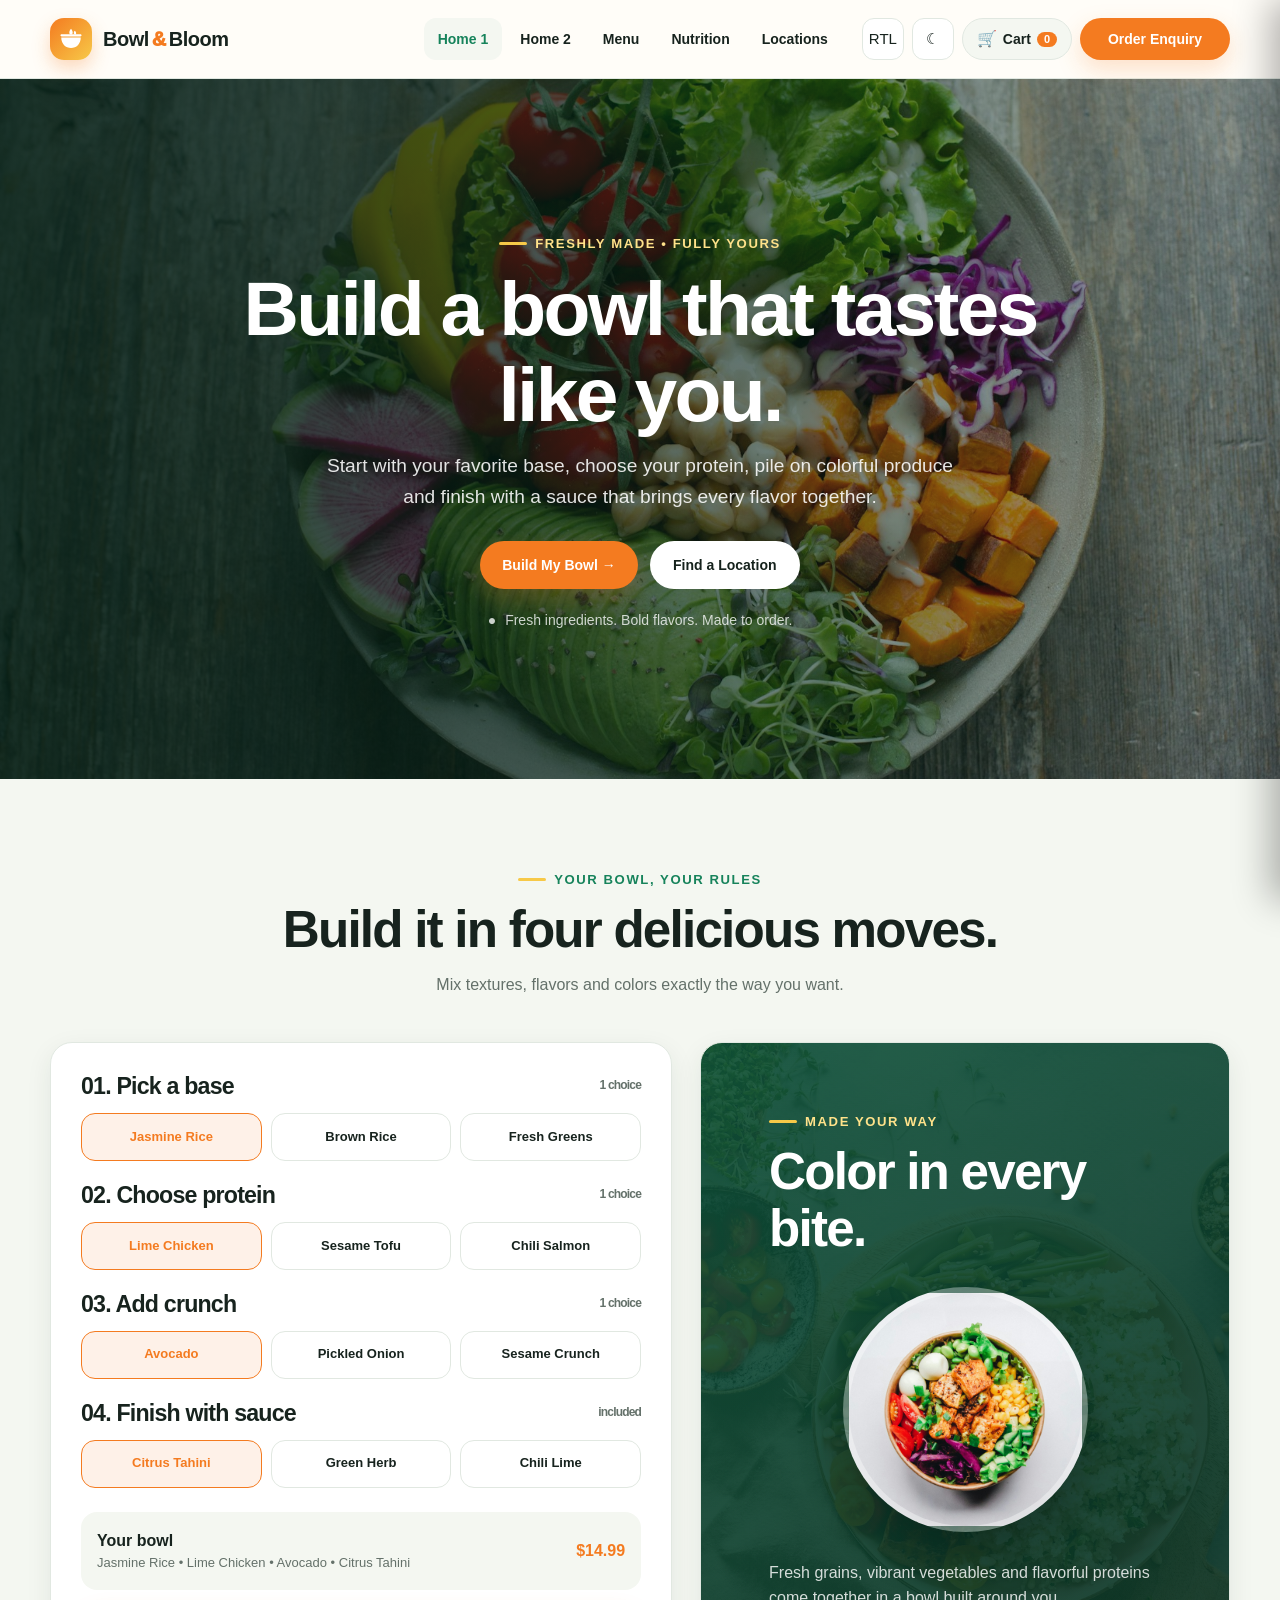
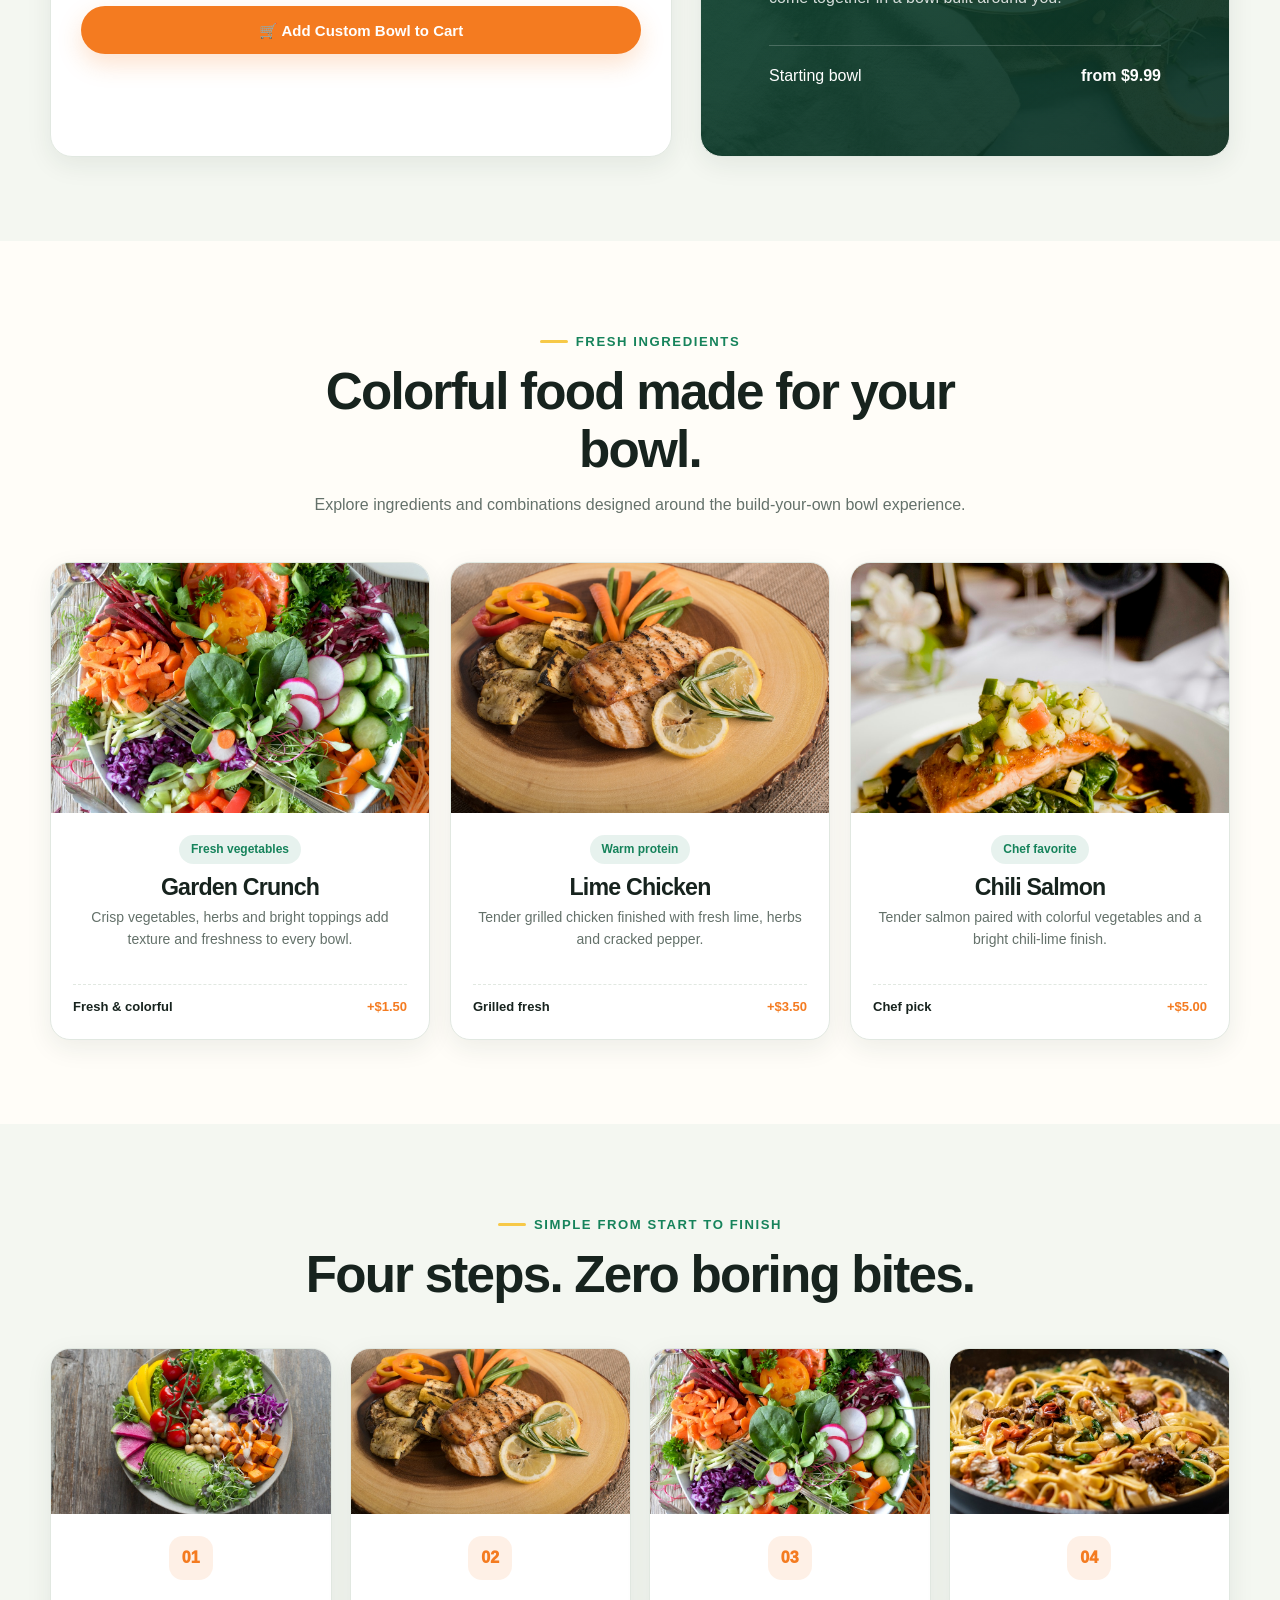
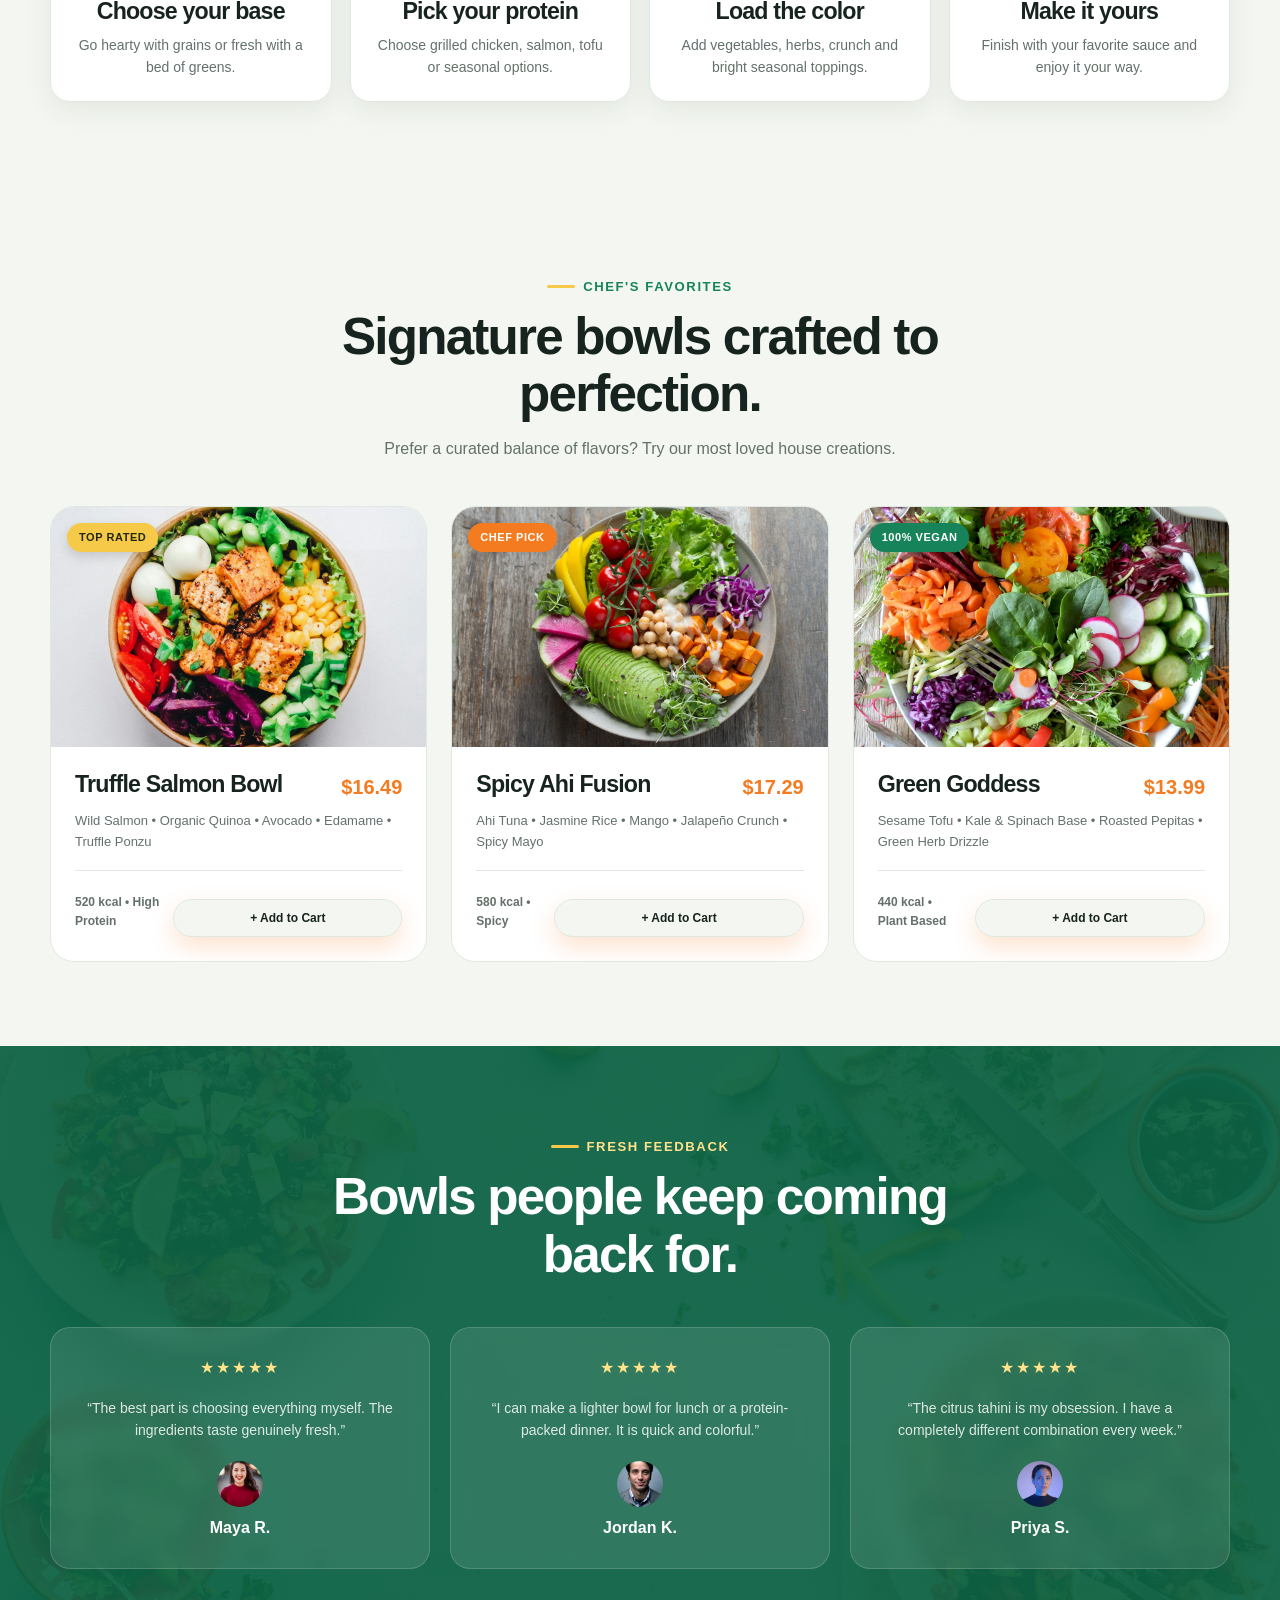
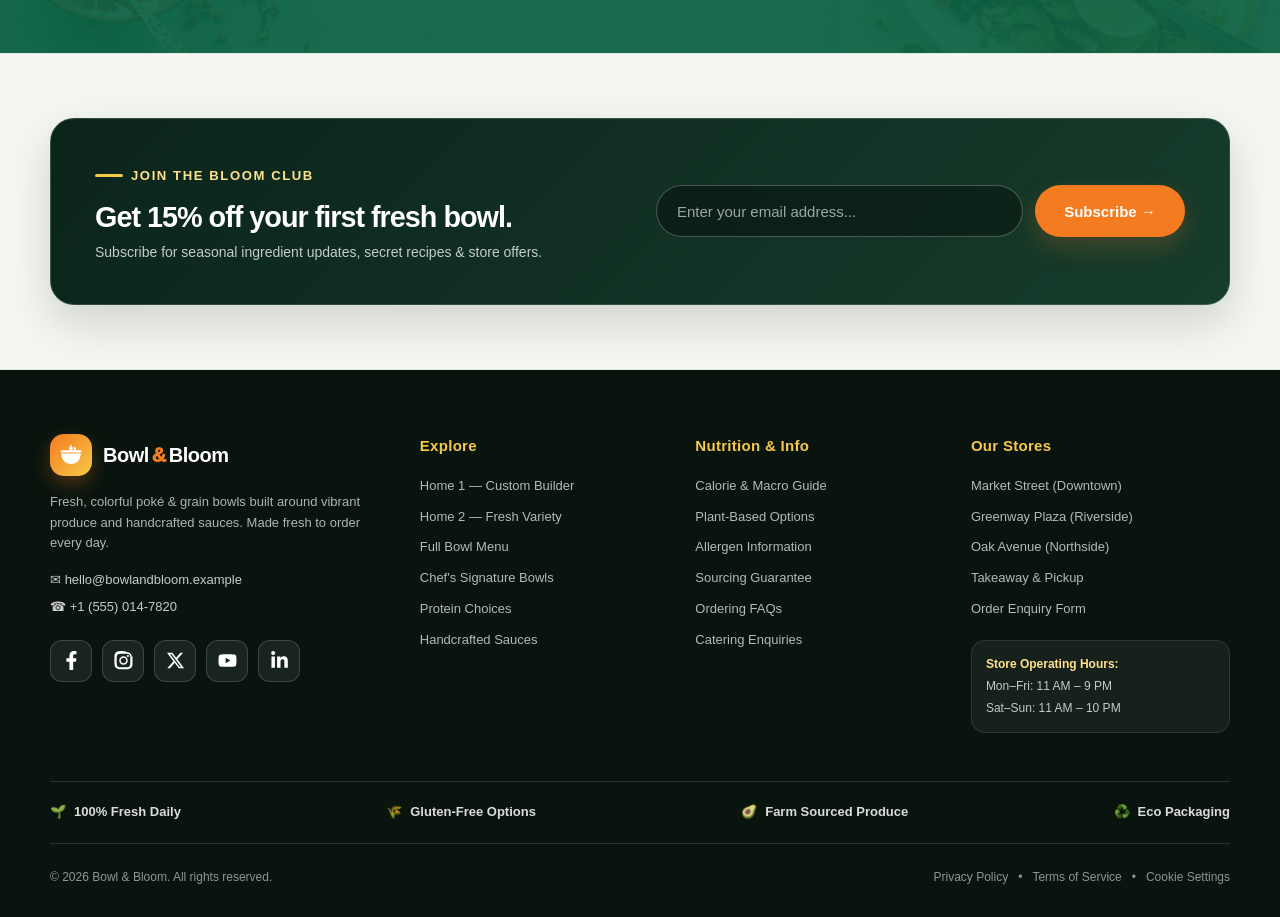
==== commit 6c81501a: "2" ====
--- a/index.html
+++ b/index.html
@@ -36,6 +36,11 @@
           <button class="theme-toggle" id="themeToggle" type="button">
             <span id="themeIcon">☾</span>
           </button>
+          <button class="cart-btn" id="cartBtn" type="button" aria-label="View Cart">
+            <span class="cart-icon">🛒</span>
+            <span class="cart-text">Cart</span>
+            <span class="cart-badge" id="cartBadge">0</span>
+          </button>
           <a class="btn btn-primary" href="contact.html">Order Enquiry</a>
         </div>
       </nav>
@@ -177,6 +182,9 @@
                 $14.99
               </strong>
             </div>
+            <button class="btn btn-primary" id="addCustomBowlBtn" type="button" style="width:100%; margin-top:16px; font-size:15px;">
+              🛒 Add Custom Bowl to Cart
+            </button>
           </div>
           <div class="builder-card bowl-preview reveal">
             <div class="bowl-preview-content">
@@ -233,9 +241,9 @@
             </div>
           </article>
           <article class="food-card reveal image-hover">
-            <img class="food-image" src="assets/images/food-lime-chicken.jpg" alt="Grilled chicken with vegetables" loading="lazy">
+            <img class="food-image" src="assets/images/food-lime-chicken.jpg" alt="Grilled lime chicken" loading="lazy">
             <div class="food-body">
-              <span class="tag">Protein packed</span>
+              <span class="tag">Warm protein</span>
               <h3>Lime Chicken</h3>
               <p class="muted">
                 Tender grilled chicken finished with fresh lime,
@@ -349,7 +357,7 @@
               </p>
               <div class="signature-footer">
                 <span class="signature-cal">520 kcal • High Protein</span>
-                <a href="menu.html" class="btn btn-outline" style="min-width:auto; height:38px; padding:0 14px; font-size:12px;">Order Now</a>
+                <button type="button" class="btn btn-primary btn-add-cart" data-name="Truffle Salmon Bowl" data-price="16.49" data-img="assets/images/signature-salmon.jpg" style="min-width:auto; height:38px; padding:0 14px; font-size:12px;">+ Add to Cart</button>
               </div>
             </div>
           </article>
@@ -369,7 +377,7 @@
               </p>
               <div class="signature-footer">
                 <span class="signature-cal">580 kcal • Spicy</span>
-                <a href="menu.html" class="btn btn-outline" style="min-width:auto; height:38px; padding:0 14px; font-size:12px;">Order Now</a>
+                <button type="button" class="btn btn-primary btn-add-cart" data-name="Spicy Ahi Fusion" data-price="17.29" data-img="assets/images/signature-tuna.jpg" style="min-width:auto; height:38px; padding:0 14px; font-size:12px;">+ Add to Cart</button>
               </div>
             </div>
           </article>
@@ -389,7 +397,7 @@
               </p>
               <div class="signature-footer">
                 <span class="signature-cal">440 kcal • Plant Based</span>
-                <a href="menu.html" class="btn btn-outline" style="min-width:auto; height:38px; padding:0 14px; font-size:12px;">Order Now</a>
+                <button type="button" class="btn btn-primary btn-add-cart" data-name="Green Goddess Bowl" data-price="13.99" data-img="assets/images/signature-goddess.jpg" style="min-width:auto; height:38px; padding:0 14px; font-size:12px;">+ Add to Cart</button>
               </div>
             </div>
           </article>
@@ -445,31 +453,34 @@
         </div>
       </div>
     </section>
+    <!-- NEWSLETTER SECTION -->
+    <section class="section newsletter-section">
+      <div class="container">
+        <div class="footer-newsletter reveal">
+          <div class="footer-news-copy">
+            <span class="eyebrow" style="color:#ffe28a;">Join the Bloom Club</span>
+            <h3>Get 15% off your first fresh bowl.</h3>
+            <p>Subscribe for seasonal ingredient updates, secret recipes & store offers.</p>
+          </div>
+          <form class="footer-news-form" id="newsletterForm" onsubmit="event.preventDefault(); this.querySelector('.news-thanks').style.display='block'; this.reset();">
+            <div class="news-input-wrap">
+              <input type="email" placeholder="Enter your email address..." required aria-label="Email address">
+              <button type="submit" class="btn btn-primary">Subscribe →</button>
+            </div>
+            <div class="news-thanks" style="display:none; margin-top:8px; font-size:12px; color:#f7c948; font-weight:800;">
+              ✨ Welcome to the Bloom Club! Check your inbox for your 15% off code.
+            </div>
+          </form>
+        </div>
+      </div>
+    </section>
   </main>
 
-    <!-- =========================================================
+  <!-- =========================================================
   FOOTER
   ========================================================= -->
   <footer class="site-footer">
     <div class="container">
-      <!-- FOOTER NEWSLETTER BANNER -->
-      <div class="footer-newsletter reveal">
-        <div class="footer-news-copy">
-          <span class="eyebrow" style="color:#ffe28a;">Join the Bloom Club</span>
-          <h3>Get 15% off your first fresh bowl.</h3>
-          <p>Subscribe for seasonal ingredient updates, secret recipes & store offers.</p>
-        </div>
-        <form class="footer-news-form" id="newsletterForm" onsubmit="event.preventDefault(); this.querySelector('.news-thanks').style.display='block'; this.reset();">
-          <div class="news-input-wrap">
-            <input type="email" placeholder="Enter your email address..." required aria-label="Email address">
-            <button type="submit" class="btn btn-primary">Subscribe →</button>
-          </div>
-          <div class="news-thanks" style="display:none; margin-top:8px; font-size:12px; color:#f7c948; font-weight:800;">
-            ✨ Welcome to the Bloom Club! Check your inbox for your 15% off code.
-          </div>
-        </form>
-      </div>
-
       <!-- MAIN FOOTER GRID -->
       <div class="footer-grid">
         <!-- BRAND COLUMN -->
--- a/css/style.css
+++ b/css/style.css
@@ -265,12 +265,19 @@
 .nav-menu{
   display:flex;
   align-items:center;
-  gap:6px;
-  margin:0;
+  gap:4px;
+  margin:0 0 0 auto;
+}
+
+html[dir="rtl"] .nav-menu{
+  margin:0 auto 0 0;
 }
 
 .nav-link{
-  padding:10px 11px;
+  display:inline-flex;
+  align-items:center;
+  height:42px;
+  padding:0 14px;
   border:0;
   border-radius:12px;
   background:transparent;
@@ -278,6 +285,7 @@
   text-decoration:none;
   font-size:14px;
   font-weight:750;
+  line-height:1;
   transition:.2s;
 }
 
@@ -291,16 +299,20 @@
   display:flex;
   align-items:center;
   gap:8px;
-  margin:0 0 0 24px;
+  margin:0 0 0 16px;
   flex-shrink:0;
 }
 
 html[dir="rtl"] .nav-controls{
-  margin:0 24px 0 0;
+  margin:0 16px 0 0;
 }
 
 .nav-controls .btn{
-  order:3;
+  order:4;
+  height:42px;
+  min-height:42px;
+  padding:0 20px;
+  font-size:14px;
 }
 
 .rtl-toggle{
@@ -1714,26 +1726,36 @@
 }
 
 /* =========================================================
+NEWSLETTER SECTION (SEPARATE STANDALONE SECTION)
+========================================================= */
+.newsletter-section{
+  padding:64px 0;
+  background:var(--surface-2);
+  border-top:1px solid var(--border);
+  border-bottom:1px solid var(--border);
+}
+
+.footer-newsletter{
+  display:grid;
+  grid-template-columns:1fr 1fr;
+  gap:32px;
+  align-items:center;
+  padding:40px 44px;
+  margin:0;
+  border:1px solid rgba(255,255,255,.16);
+  border-radius:24px;
+  background:linear-gradient(135deg, #0b241a, #163c2c);
+  color:#fff;
+  box-shadow:0 18px 45px rgba(0,0,0,.15);
+}
+
+/* =========================================================
 FOOTER SYSTEM
 ========================================================= */
 footer.site-footer{
-  padding:72px 0 30px;
-  background:#0c1913;
+  padding:64px 0 30px;
+  background:#09140e;
   color:#fff;
-  border-top:1px solid var(--border);
-}
-
-.footer-newsletter{
-  display:grid;
-  grid-template-columns:1fr 1fr;
-  gap:32px;
-  align-items:center;
-  padding:36px;
-  margin-bottom:56px;
-  border:1px solid rgba(255,255,255,.14);
-  border-radius:24px;
-  background:linear-gradient(135deg, rgba(22,131,91,.25), rgba(244,123,32,.18));
-  backdrop-filter:blur(10px);
 }
 
 .footer-news-copy h3{
@@ -1750,22 +1772,49 @@
 
 .news-input-wrap{
   display:flex;
-  gap:10px;
+  gap:12px;
+  width:100%;
 }
 
 .news-input-wrap input{
   flex:1;
-  height:48px;
-  padding:0 18px;
-  border:1px solid rgba(255,255,255,.2);
+  width:100%;
+  height:52px;
+  min-height:52px;
+  padding:0 20px;
+  border:1px solid rgba(255,255,255,.25);
   border-radius:99px;
   background:rgba(0,0,0,.35);
   color:#fff;
-  font-size:14px;
+  font-size:15px;
+  font-family:inherit;
+  line-height:normal;
+  box-sizing:border-box;
+  -webkit-appearance:none;
+  appearance:none;
+  outline:none;
+  transition:border-color .2s ease, background .2s ease, box-shadow .2s ease;
+}
+
+.news-input-wrap input:focus{
+  border-color:var(--primary);
+  background:rgba(0,0,0,.55);
+  box-shadow:0 0 0 3px rgba(244,123,32,.3);
 }
 
 .news-input-wrap input::placeholder{
-  color:rgba(255,255,255,.5);
+  color:rgba(255,255,255,.6);
+  font-size:15px;
+}
+
+.news-input-wrap .btn{
+  height:52px;
+  min-height:52px;
+  padding:0 24px;
+  font-size:15px;
+  flex-shrink:0;
+  border-radius:99px;
+  box-sizing:border-box;
 }
 
 .footer-grid{
@@ -1964,6 +2013,7 @@
   .testimonial-grid,
   .menu-grid,
   .location-grid,
+  .signature-grid,
   .tip-grid{
     grid-template-columns:repeat(2,1fr);
   }
@@ -1971,6 +2021,7 @@
   .testimonial-grid > :last-child:nth-child(odd),
   .menu-grid > :last-child:nth-child(odd),
   .location-grid > :last-child:nth-child(odd),
+  .signature-grid > :last-child:nth-child(odd),
   .tip-grid > :last-child:nth-child(odd){
     grid-column:1 / -1;
     justify-self:center;
@@ -2003,9 +2054,9 @@
 }
 
 /* =========================================================
-NAV MOBILE
+NAV MOBILE / TAB / 1024 BREAKPOINT
 ========================================================= */
-@media(max-width:900px){
+@media(max-width:1024px){
   .navbar{
     min-height:70px;
     display:flex;
@@ -2040,6 +2091,9 @@
     width:100%;
     padding:13px 14px;
     text-align:center;
+    justify-content:center;
+    display:flex;
+    align-items:center;
     font-size:15px;
   }
   .nav-controls{
@@ -2050,9 +2104,11 @@
     padding-top:14px;
     border-top:1px solid var(--border);
   }
-  .nav-controls .btn{
+  .nav-controls .btn,
+  .cart-btn{
     grid-column:1/-1;
     width:100%;
+    justify-content:center;
   }
   .theme-toggle,
   .rtl-toggle{
@@ -2064,8 +2120,8 @@
   }
   .footer-newsletter{
     grid-template-columns:1fr;
-    gap:20px;
-    padding:32px 20px;
+    gap:22px;
+    padding:32px 24px;
     text-align:center;
   }
   .footer-news-copy{
@@ -2074,6 +2130,11 @@
     align-items:center;
     text-align:center;
   }
+  .footer-news-form{
+    width:100%;
+    max-width:480px;
+    margin:0 auto;
+  }
   .news-input-wrap{
     display:flex;
     flex-direction:column;
@@ -2082,21 +2143,28 @@
   }
   .news-input-wrap input{
     width:100%;
-    height:64px;
-    padding:0 24px;
-    font-size:17px;
+    height:54px;
+    min-height:54px;
+    padding:0 20px;
+    font-size:16px;
+    line-height:normal;
     box-sizing:border-box;
     text-align:center;
+    border-radius:99px;
+    -webkit-appearance:none;
+    appearance:none;
   }
   .news-input-wrap .btn{
     width:100%;
-    height:60px;
+    height:54px;
+    min-height:54px;
     font-size:16px;
     flex-shrink:0;
     display:flex;
     align-items:center;
     justify-content:center;
     box-sizing:border-box;
+    border-radius:99px;
   }
 }
 
@@ -2232,6 +2300,21 @@
   }
   .footer-bottom{
     flex-direction:column;
+  }
+  .footer-newsletter{
+    padding:26px 18px;
+    gap:18px;
+  }
+  .news-input-wrap input{
+    height:50px;
+    min-height:50px;
+    padding:0 18px;
+    font-size:15px;
+  }
+  .news-input-wrap .btn{
+    height:50px;
+    min-height:50px;
+    font-size:15px;
   }
 }
 
@@ -2377,12 +2460,429 @@
   .signature-grid{
     grid-template-columns:repeat(2, 1fr);
   }
+  .signature-grid > :last-child:nth-child(odd){
+    grid-column:1 / -1;
+    justify-self:center;
+    width:100%;
+    max-width:calc(50% - 10px);
+  }
 }
 
 @media(max-width:600px){
   .signature-grid{
     grid-template-columns:1fr;
   }
+  .signature-grid > :last-child:nth-child(odd){
+    grid-column:auto;
+    max-width:100%;
+  }
+}
+
+/* =========================================================
+VIEW CART & CART DRAWER STYLES
+========================================================= */
+.cart-btn{
+  order:2;
+  height:42px;
+  padding:0 14px;
+  border-radius:99px;
+  background:var(--surface-2);
+  border:1px solid var(--border);
+  color:var(--text);
+  display:inline-flex;
+  align-items:center;
+  gap:6px;
+  font-size:14px;
+  font-weight:850;
+  cursor:pointer;
+  position:relative;
+  transition:transform .2s ease, border-color .2s ease, background .2s ease, box-shadow .2s ease;
+}
+
+.cart-btn:hover{
+  transform:translateY(-2px);
+  border-color:var(--primary);
+  box-shadow:0 4px 14px rgba(244,123,32,.22);
+}
+
+.cart-btn .cart-icon{
+  font-size:16px;
+}
+
+.cart-badge{
+  background:var(--primary);
+  color:#fff;
+  font-size:11px;
+  font-weight:900;
+  padding:2px 7px;
+  border-radius:99px;
+  min-width:20px;
+  text-align:center;
+  line-height:1;
+  transition:transform .3s cubic-bezier(.175,.885,.32,1.275);
+}
+
+.cart-badge.bump{
+  transform:scale(1.35);
+}
+
+/* OVERLAY & DRAWER */
+.cart-overlay{
+  position:fixed;
+  inset:0;
+  background:rgba(0,0,0,.55);
+  backdrop-filter:blur(5px);
+  -webkit-backdrop-filter:blur(5px);
+  z-index:99998;
+  opacity:0;
+  pointer-events:none;
+  transition:opacity .3s ease;
+}
+
+.cart-overlay.open{
+  opacity:1;
+  pointer-events:auto;
+}
+
+.cart-drawer{
+  position:fixed;
+  top:0;
+  right:0;
+  bottom:0;
+  width:100%;
+  max-width:440px;
+  background:var(--bg);
+  color:var(--text);
+  box-shadow:-10px 0 35px rgba(0,0,0,.3);
+  z-index:99999;
+  transform:translateX(100%);
+  transition:transform .35s cubic-bezier(.16,1,.3,1);
+  display:flex;
+  flex-direction:column;
+}
+
+html[dir="rtl"] .cart-drawer{
+  right:auto;
+  left:0;
+  transform:translateX(-100%);
+  box-shadow:10px 0 35px rgba(0,0,0,.3);
+}
+
+.cart-drawer.open{
+  transform:translateX(0);
+}
+
+.cart-drawer-header{
+  padding:20px 24px;
+  border-bottom:1px solid var(--border);
+  display:flex;
+  align-items:center;
+  justify-content:space-between;
+  background:var(--surface-1);
+}
+
+.cart-drawer-title{
+  display:flex;
+  align-items:center;
+  gap:10px;
+}
+
+.cart-drawer-title h3{
+  margin:0;
+  font-size:1.25rem;
+  font-weight:850;
+}
+
+.cart-count-pill{
+  font-size:12px;
+  font-weight:800;
+  background:var(--surface-2);
+  color:var(--muted);
+  padding:4px 10px;
+  border-radius:99px;
+  border:1px solid var(--border);
+}
+
+.cart-drawer-close{
+  background:var(--surface-2);
+  border:1px solid var(--border);
+  color:var(--text);
+  width:36px;
+  height:36px;
+  border-radius:50%;
+  font-size:20px;
+  display:grid;
+  place-items:center;
+  cursor:pointer;
+  transition:background .2s ease, transform .2s ease;
+}
+
+.cart-drawer-close:hover{
+  background:var(--primary);
+  color:#fff;
+  border-color:var(--primary);
+  transform:rotate(90deg);
+}
+
+.cart-drawer-body{
+  flex:1;
+  overflow-y:auto;
+  padding:20px 24px;
+}
+
+.cart-empty-state{
+  text-align:center;
+  padding:60px 20px;
+  display:flex;
+  flex-direction:column;
+  align-items:center;
+  gap:14px;
+}
+
+.cart-empty-icon{
+  font-size:54px;
+  opacity:.7;
+}
+
+.cart-empty-state h4{
+  margin:0;
+  font-size:1.2rem;
+}
+
+.cart-empty-state p{
+  margin:0;
+  color:var(--muted);
+  font-size:14px;
+  max-width:260px;
+}
+
+.cart-items-list{
+  display:flex;
+  flex-direction:column;
+  gap:16px;
+}
+
+.cart-item{
+  display:flex;
+  gap:14px;
+  padding:14px;
+  border-radius:16px;
+  background:var(--surface-1);
+  border:1px solid var(--border);
+  align-items:center;
+  transition:border-color .2s ease;
+}
+
+.cart-item:hover{
+  border-color:rgba(244,123,32,.4);
+}
+
+.cart-item-img{
+  width:64px;
+  height:64px;
+  border-radius:12px;
+  object-fit:cover;
+  flex-shrink:0;
+}
+
+.cart-item-details{
+  flex:1;
+  min-width:0;
+}
+
+.cart-item-title{
+  font-size:15px;
+  font-weight:800;
+  margin:0 0 4px;
+  white-space:nowrap;
+  overflow:hidden;
+  text-overflow:ellipsis;
+}
+
+.cart-item-desc{
+  font-size:12px;
+  color:var(--muted);
+  margin:0 0 8px;
+  display:-webkit-box;
+  -webkit-line-clamp:2;
+  line-clamp:2;
+  -webkit-box-orient:vertical;
+  overflow:hidden;
+}
+
+.cart-item-bottom{
+  display:flex;
+  align-items:center;
+  justify-content:space-between;
+}
+
+.cart-item-price{
+  font-weight:850;
+  color:var(--primary);
+  font-size:14px;
+}
+
+.cart-qty-controls{
+  display:inline-flex;
+  align-items:center;
+  background:var(--surface-2);
+  border-radius:99px;
+  border:1px solid var(--border);
+  padding:2px;
+}
+
+.cart-qty-btn{
+  width:26px;
+  height:26px;
+  border-radius:50%;
+  border:none;
+  background:transparent;
+  color:var(--text);
+  font-weight:850;
+  font-size:14px;
+  cursor:pointer;
+  display:grid;
+  place-items:center;
+  transition:background .2s;
+}
+
+.cart-qty-btn:hover{
+  background:var(--primary);
+  color:#fff;
+}
+
+.cart-qty-val{
+  padding:0 8px;
+  font-weight:850;
+  font-size:13px;
+}
+
+.cart-item-remove{
+  background:transparent;
+  border:none;
+  color:var(--muted);
+  font-size:16px;
+  cursor:pointer;
+  padding:4px;
+  transition:color .2s;
+}
+
+.cart-item-remove:hover{
+  color:#e63946;
+}
+
+.cart-drawer-footer{
+  padding:20px 24px 24px;
+  border-top:1px solid var(--border);
+  background:var(--surface-1);
+}
+
+.cart-summary-row{
+  display:flex;
+  justify-content:space-between;
+  margin-bottom:8px;
+  font-size:14px;
+  color:var(--muted);
+}
+
+.cart-total-row{
+  margin-top:12px;
+  padding-top:12px;
+  border-top:1px dashed var(--border);
+  font-size:18px;
+  font-weight:900;
+  color:var(--text);
+}
+
+.cart-total-row span:last-child{
+  color:var(--primary);
+}
+
+.cart-actions{
+  display:flex;
+  flex-direction:column;
+  gap:10px;
+  margin-top:18px;
+}
+
+.cart-actions .btn{
+  width:100%;
+  height:48px;
+}
+
+/* ADD TO CART BUTTON ON MENU CARDS */
+.btn-add-cart{
+  width:100%;
+  margin-top:12px;
+  height:40px;
+  font-size:13px;
+  border-radius:99px;
+  background:var(--surface-2);
+  color:var(--text);
+  border:1px solid var(--border);
+  font-weight:800;
+  cursor:pointer;
+  transition:all .22s ease;
+  display:inline-flex;
+  align-items:center;
+  justify-content:center;
+}
+
+.btn-add-cart:hover{
+  background:var(--primary);
+  color:#fff;
+  border-color:var(--primary);
+  transform:translateY(-2px);
+  box-shadow:0 6px 18px rgba(244,123,32,.25);
+}
+
+.btn-add-cart.added{
+  background:#10b981!important;
+  color:#fff!important;
+  border-color:#10b981!important;
+}
+
+/* TOAST NOTIFICATION */
+.cart-toast{
+  position:fixed;
+  bottom:24px;
+  right:24px;
+  background:var(--surface-1);
+  color:var(--text);
+  border:1px solid var(--primary);
+  padding:14px 20px;
+  border-radius:16px;
+  box-shadow:0 10px 30px rgba(0,0,0,.25);
+  z-index:100001;
+  display:flex;
+  align-items:center;
+  gap:12px;
+  font-weight:800;
+  font-size:14px;
+  transform:translateY(100px);
+  opacity:0;
+  transition:transform .3s cubic-bezier(.16,1,.3,1), opacity .3s ease;
+}
+
+html[dir="rtl"] .cart-toast{
+  right:auto;
+  left:24px;
+}
+
+.cart-toast.show{
+  transform:translateY(0);
+  opacity:1;
+}
+
+.cart-toast-btn{
+  background:var(--primary);
+  color:#fff;
+  border:none;
+  padding:6px 14px;
+  border-radius:99px;
+  font-size:12px;
+  font-weight:850;
+  cursor:pointer;
 }
 
 /* =========================================================
